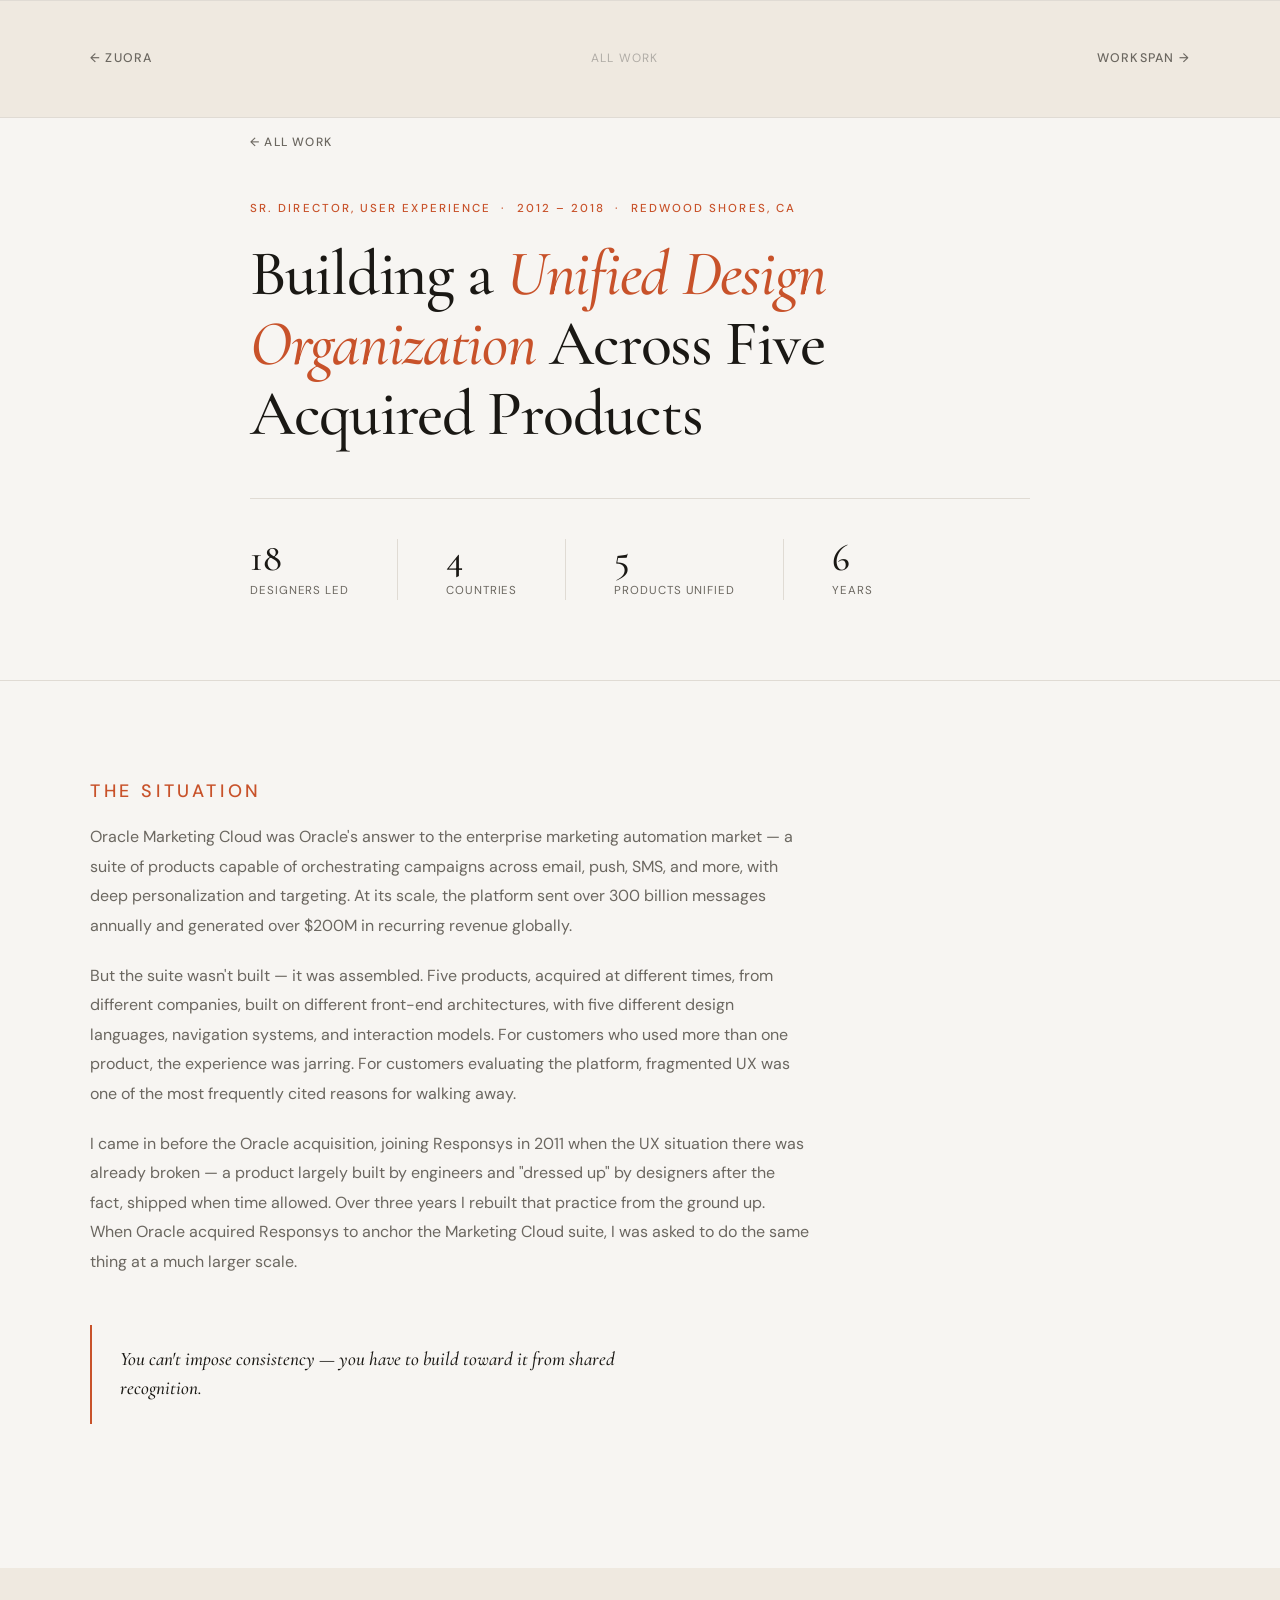
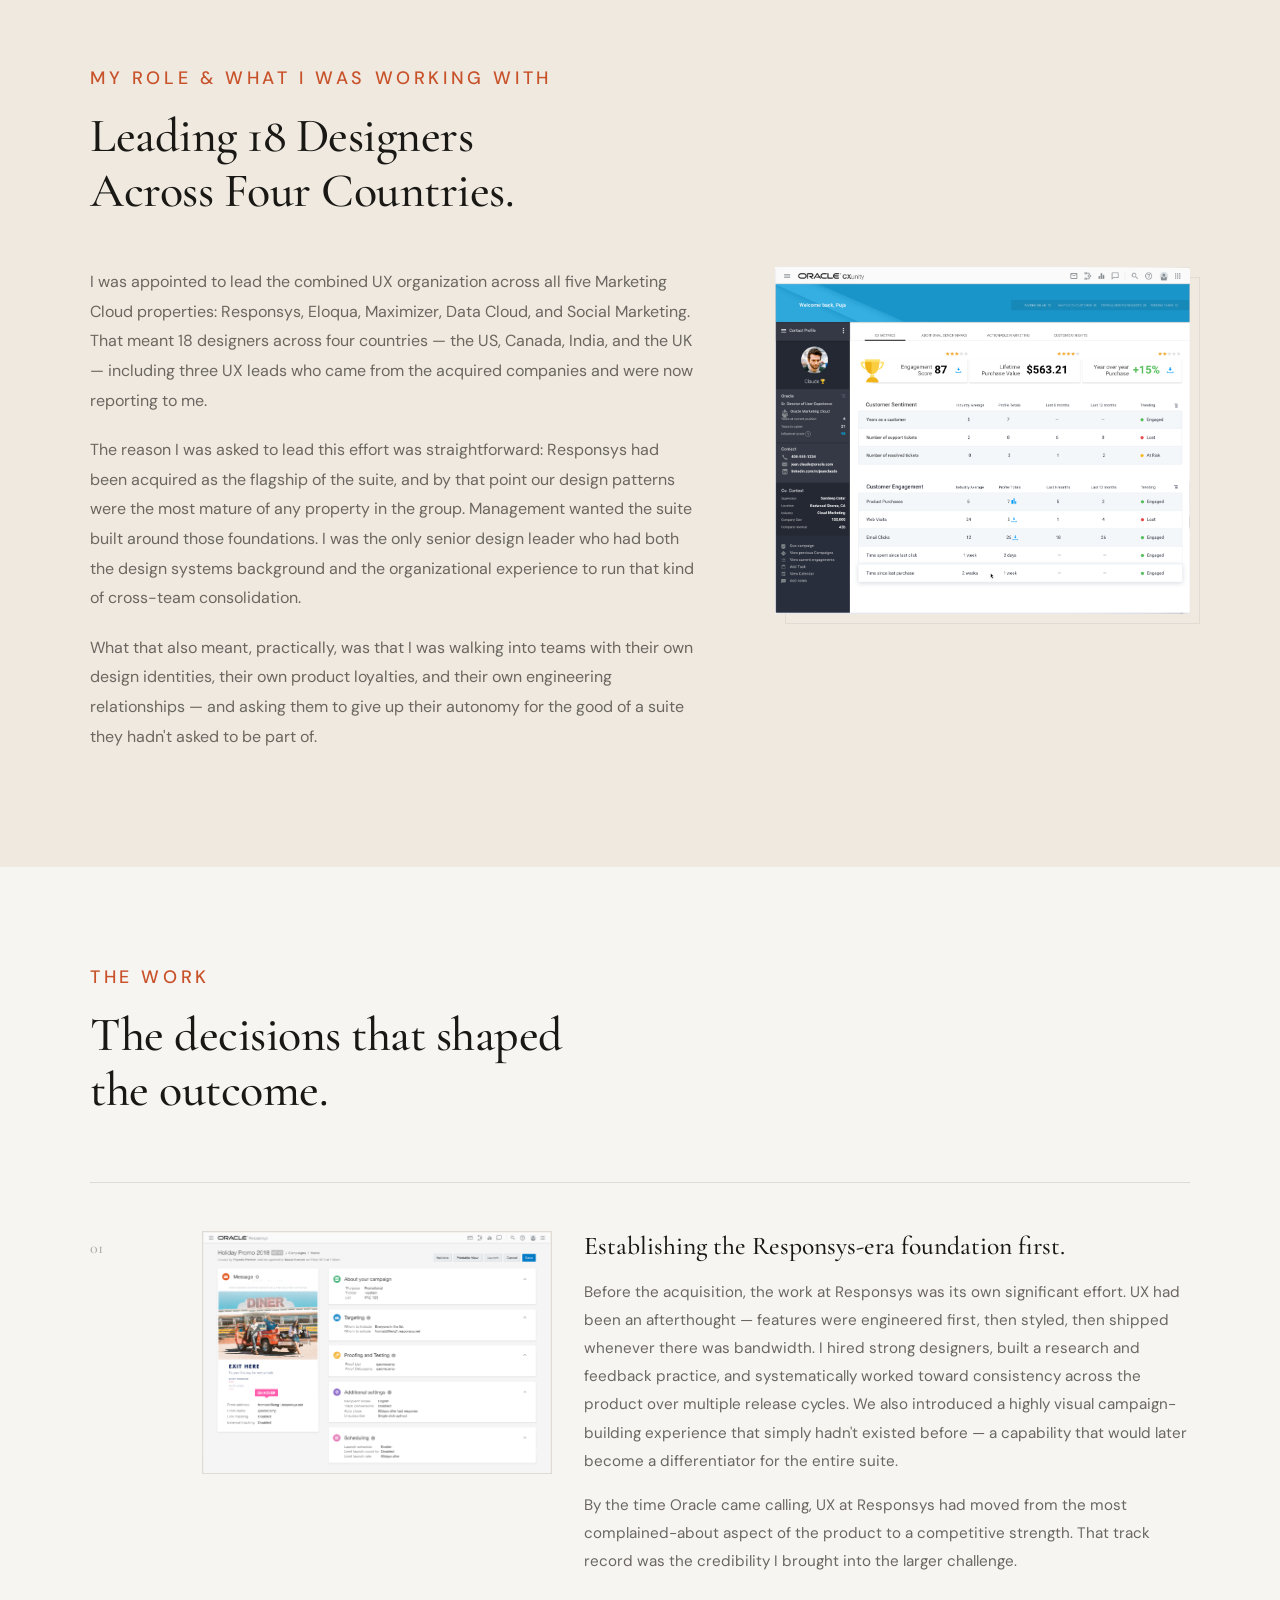
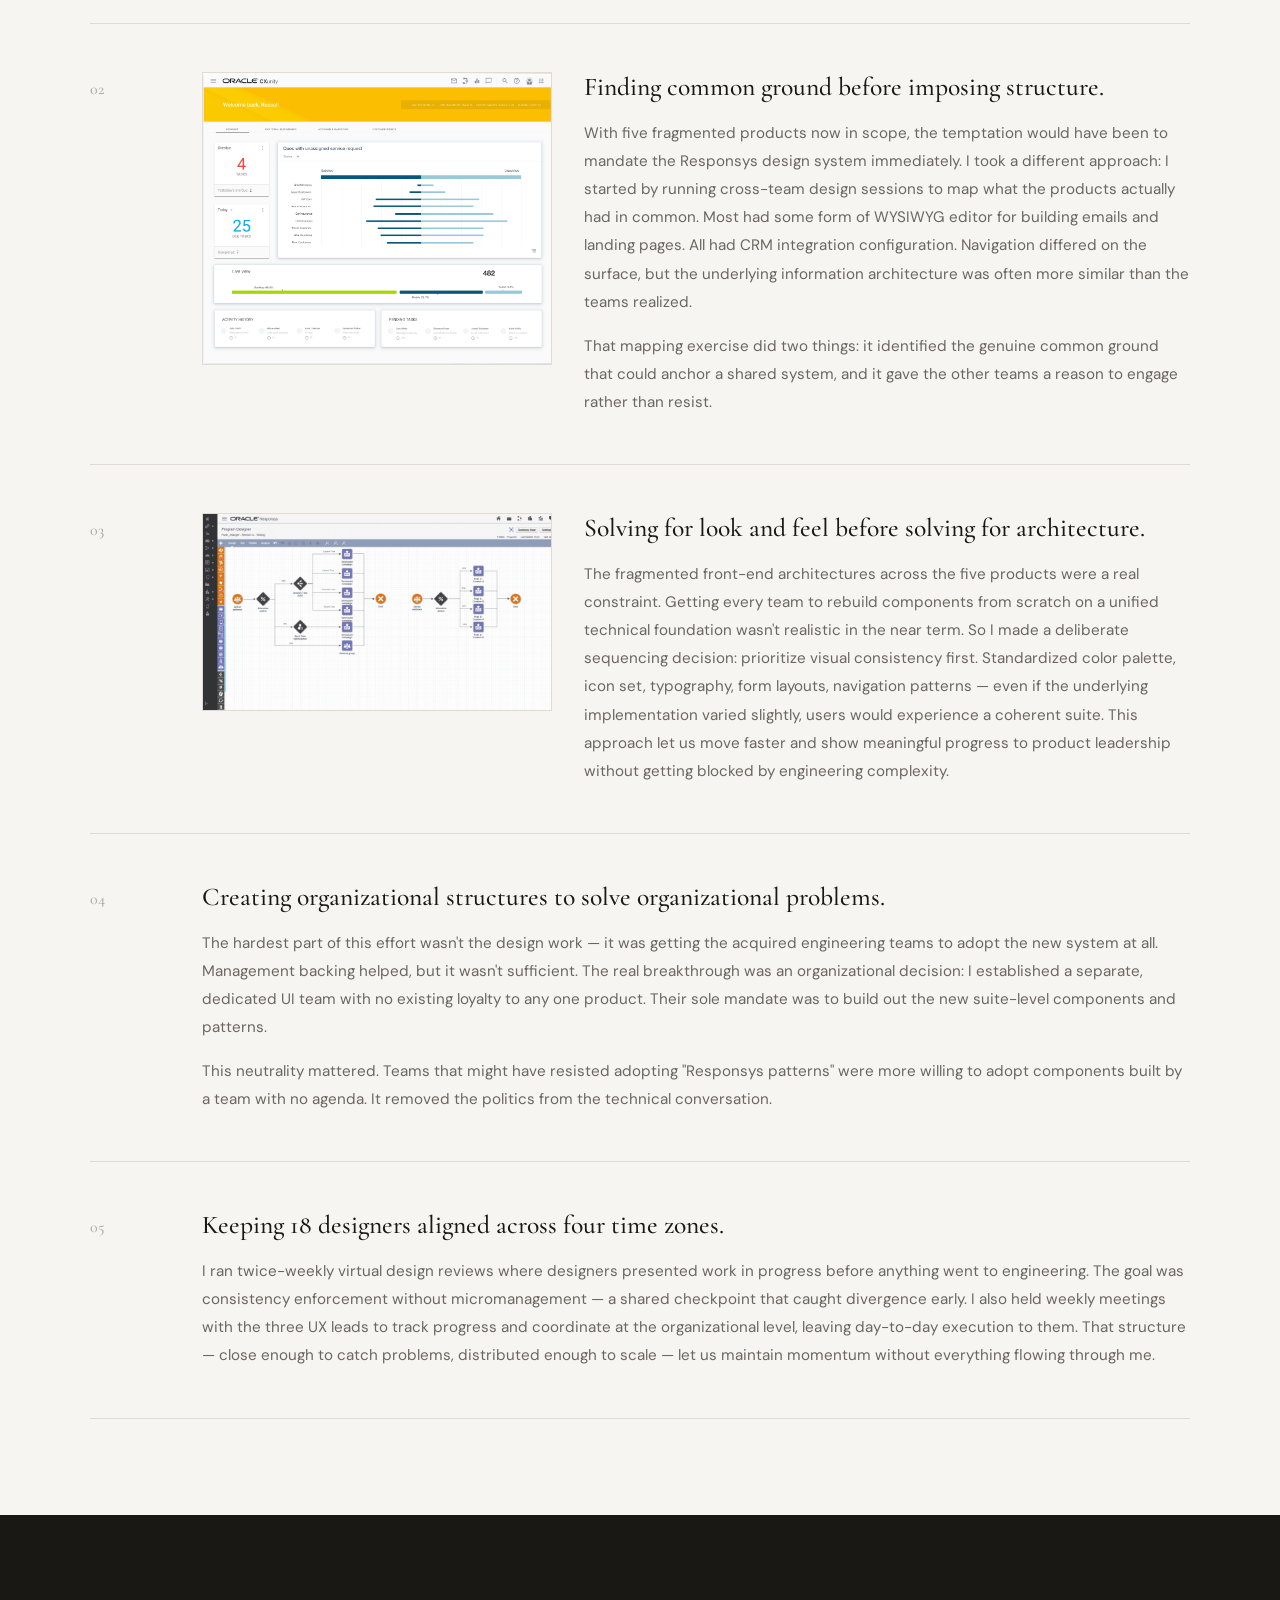
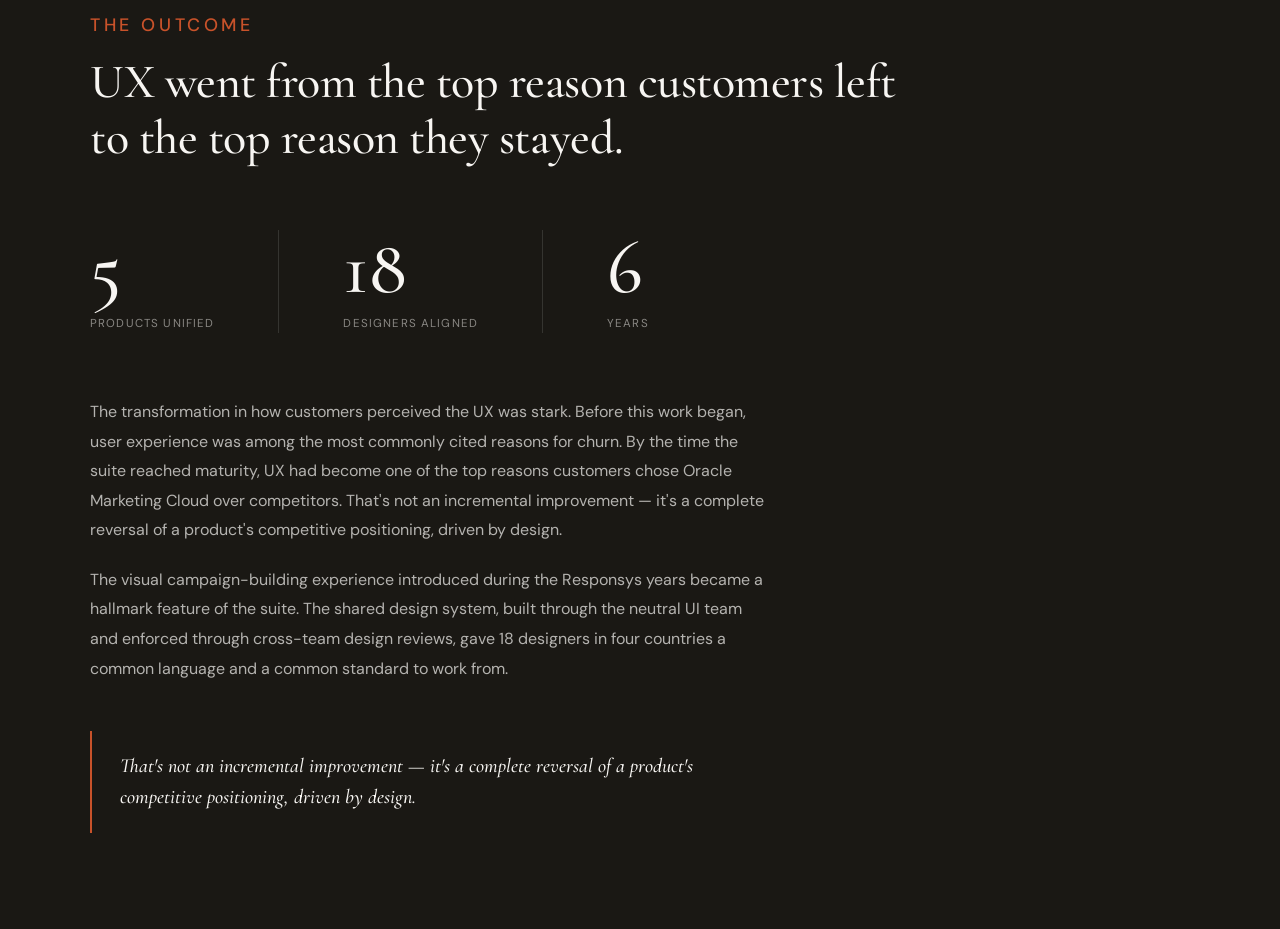
==== oracle.html @ 27c86cfd "Remove oversized first-paragraph style from Role section across all case studies The .role-body p:fi" ====
<!DOCTYPE html>
<html lang="en">
<head>
  <meta charset="UTF-8" />
  <meta name="viewport" content="width=device-width, initial-scale=1.0" />
  <title>Oracle Marketing Cloud — Steven Travis</title>
  <link rel="preconnect" href="https://fonts.googleapis.com" />
  <link rel="preconnect" href="https://fonts.gstatic.com" crossorigin />
  <link href="https://fonts.googleapis.com/css2?family=Cormorant+Garamond:ital,wght@0,500;0,600;0,700;1,500&family=DM+Sans:wght@500;700&display=swap" rel="stylesheet" />
  <link rel="stylesheet" href="styles.css" />
  <style>
    /* ── CASE HERO ── */
    .case-hero {
      min-height: 55vh;
      display: flex;
      align-items: flex-end;
      padding-top: 8rem;
      padding-bottom: 5rem;
      background: var(--paper);
    }
    .back-link {
      display: inline-flex;
      align-items: center;
      gap: 0.4rem;
      font-size: 0.75rem;
      font-weight: 500;
      letter-spacing: 0.1em;
      text-transform: uppercase;
      color: var(--ink-light);
      text-decoration: none;
      margin-bottom: 3rem;
      transition: color 0.2s;
    }
    .back-link:hover { color: var(--accent); }
    .case-hero-eyebrow {
      font-size: 0.72rem;
      font-weight: 500;
      letter-spacing: 0.18em;
      text-transform: uppercase;
      color: var(--accent);
      margin-bottom: 1.25rem;
    }
    .case-hero-title {
      font-family: var(--serif);
      font-size: clamp(2.2rem, 5vw, 4rem);
      font-weight: 500;
      line-height: 1.1;
      letter-spacing: -0.02em;
      color: var(--ink);
      max-width: 780px;
      margin-bottom: 3rem;
    }
    .case-hero-title em { font-style: italic; color: var(--accent); }
    .case-stat-strip {
      display: flex;
      gap: 0;
      border-top: 1px solid var(--rule);
      padding-top: 2.5rem;
      flex-wrap: wrap;
    }
    .case-stat {
      padding-right: 3rem;
      margin-right: 3rem;
      border-right: 1px solid var(--rule);
    }
    .case-stat:last-child { border-right: none; padding-right: 0; margin-right: 0; }
    .case-stat-num {
      font-family: var(--serif);
      font-size: 2.4rem;
      font-weight: 500;
      line-height: 1;
      color: var(--ink);
    }
    .case-stat-num span { color: var(--accent); }
    .case-stat-label {
      font-size: 0.72rem;
      letter-spacing: 0.08em;
      text-transform: uppercase;
      color: var(--ink-light);
      margin-top: 0.3rem;
    }

    /* ── SITUATION ── */
    #situation {
      background: var(--paper);
      border-top: 1px solid var(--rule);
    }
    .situation-body {
      max-width: 720px;
    }
    .situation-lead {
      font-family: var(--serif);
      font-size: clamp(1.25rem, 2.5vw, 1.6rem);
      font-weight: 700;
      line-height: 1.55;
      color: var(--ink);
      margin-bottom: 2rem;
    }
    .situation-body p {
      font-size: 1rem;
      line-height: 1.85;
      color: var(--ink-light);
      margin-bottom: 1.25rem;
    }
    .pull-quote {
      border-left: 2px solid var(--accent);
      padding: 1.25rem 1.75rem;
      margin: 3rem 0;
      max-width: 620px;
    }
    .pull-quote p {
      font-family: var(--serif);
      font-size: 1.2rem;
      font-weight: 500;
      font-style: italic;
      line-height: 1.55;
      color: var(--ink) !important;
      margin: 0 !important;
    }

    /* ── ROLE ── */
    #role { background: var(--paper-warm); }
    .role-grid {
      display: grid;
      grid-template-columns: 55% 1fr;
      gap: 5rem;
      align-items: start;
      margin-top: 3rem;
    }
    .role-body p {
      font-size: 1rem;
      line-height: 1.85;
      color: var(--ink-light);
      margin-bottom: 1.25rem;
    }
    .role-image-wrap {
      position: relative;
    }
    .role-image-wrap::after {
      content: '';
      position: absolute;
      bottom: -10px;
      right: -10px;
      width: 100%;
      height: 100%;
      border: 1px solid var(--rule);
      z-index: 0;
    }
    .role-image {
      width: 100%;
      display: block;
      position: relative;
      z-index: 1;
    }

    /* ── DECISIONS ── */
    #decisions { background: var(--paper); }
    .decisions-list {
      margin-top: 4rem;
      display: flex;
      flex-direction: column;
    }
    .decision-item {
      display: grid;
      grid-template-columns: 80px 1fr;
      gap: 2rem;
      padding: 3rem 0;
      border-top: 1px solid var(--rule);
    }
    .decision-item.has-thumb { grid-template-columns: 80px 350px 1fr; align-items: start; }
    .decision-item:last-child { border-bottom: 1px solid var(--rule); }
    .decision-thumb {
      width: 100%;
      padding: 0;
      border: 1px solid var(--rule);
      background: var(--paper-warm);
      cursor: zoom-in;
      overflow: hidden;
      transition: transform 0.2s ease;
      font: inherit;
      color: inherit;
    }
    .decision-thumb:hover { transform: translateY(-2px); }
    .decision-thumb:focus-visible { outline: 2px solid var(--accent); outline-offset: 2px; }
    .decision-thumb img { width: 100%; height: auto; display: block; }
    .decision-num {
      font-family: var(--serif);
      font-size: 1rem;
      font-weight: 500;
      color: var(--ink-faint);
      padding-top: 0.3rem;
    }
    .decision-title {
      font-family: var(--serif);
      font-size: clamp(1.2rem, 2vw, 1.6rem);
      font-weight: 500;
      line-height: 1.2;
      color: var(--ink);
      margin-bottom: 1rem;
    }
    .decision-body p {
      font-size: 0.95rem;
      line-height: 1.85;
      color: var(--ink-light);
      margin-bottom: 1rem;
    }
    .decision-body p:last-child { margin-bottom: 0; }

    /* ── OUTCOME ── */
    #outcome { background: var(--ink); color: var(--paper); }
    #outcome .section-label { color: var(--accent); }
    #outcome .section-title { color: var(--paper); }
    .outcome-metrics {
      display: flex;
      gap: 0;
      margin: 4rem 0;
      flex-wrap: wrap;
    }
    .outcome-metric {
      padding-right: 4rem;
      margin-right: 4rem;
      border-right: 1px solid rgba(255,255,255,0.12);
    }
    .outcome-metric:last-child { border-right: none; padding-right: 0; margin-right: 0; }
    .outcome-metric-num {
      font-family: var(--serif);
      font-size: clamp(3rem, 6vw, 5rem);
      font-weight: 500;
      line-height: 1;
      color: var(--paper);
    }
    .outcome-metric-num span { color: var(--accent); }
    .outcome-metric-label {
      font-size: 0.72rem;
      letter-spacing: 0.1em;
      text-transform: uppercase;
      color: rgba(247,245,242,0.5);
      margin-top: 0.5rem;
    }
    .outcome-body p {
      font-size: 1rem;
      line-height: 1.85;
      color: rgba(247,245,242,0.7);
      margin-bottom: 1.25rem;
      max-width: 680px;
    }
    .outcome-quote {
      border-left: 2px solid var(--accent);
      padding: 1.25rem 1.75rem;
      margin-top: 3rem;
    }
    .outcome-quote p {
      font-family: var(--serif);
      font-size: 1.25rem;
      font-weight: 500;
      font-style: italic;
      line-height: 1.55;
      color: var(--paper) !important;
      max-width: 620px;
    }

    /* ── CASE NAV ── */
    .case-nav {
      background: var(--paper-warm);
      padding: 3rem var(--gutter);
      border-top: 1px solid var(--rule);
    }
    .case-nav-inner {
      max-width: var(--max);
      margin: 0 auto;
      display: flex;
      justify-content: space-between;
      align-items: center;
      gap: 1rem;
    }
    .case-nav-link {
      font-size: 0.78rem;
      font-weight: 500;
      letter-spacing: 0.1em;
      text-transform: uppercase;
      color: var(--ink-light);
      text-decoration: none;
      transition: color 0.2s;
      display: flex;
      align-items: center;
      gap: 0.5rem;
    }
    .case-nav-link:hover { color: var(--accent); }
    .case-nav-center {
      font-size: 0.75rem;
      letter-spacing: 0.1em;
      text-transform: uppercase;
      color: var(--ink-faint);
      text-decoration: none;
      transition: color 0.2s;
    }
    .case-nav-center:hover { color: var(--ink); }

    /* ── IMAGE MODAL ── */
    .image-modal {
      position: fixed;
      inset: 0;
      background: rgba(26, 24, 20, 0.92);
      z-index: 200;
      display: none;
      align-items: center;
      justify-content: center;
      padding: 4rem 2rem 2rem;
      opacity: 0;
      transition: opacity 0.2s ease;
    }
    .image-modal.open { display: flex; opacity: 1; }
    .image-modal img {
      max-width: 100%;
      max-height: 100%;
      width: auto;
      height: auto;
      display: block;
      box-shadow: 0 20px 60px rgba(0,0,0,0.5);
    }
    .image-modal-close {
      position: absolute;
      top: 1.25rem;
      right: 1.25rem;
      width: 44px;
      height: 44px;
      border: 0;
      background: rgba(255, 255, 255, 0.1);
      color: var(--paper);
      font-size: 1.5rem;
      line-height: 1;
      cursor: pointer;
      border-radius: 50%;
      display: flex;
      align-items: center;
      justify-content: center;
      transition: background 0.2s ease;
    }
    .image-modal-close:hover { background: rgba(255, 255, 255, 0.25); }
    body.modal-open { overflow: hidden; }

    /* ── RESPONSIVE ── */
    @media (max-width: 768px) {
      .role-grid { grid-template-columns: 1fr; gap: 3rem; }
      .decision-item { grid-template-columns: 40px 1fr; gap: 1.5rem; }
      .decision-item.has-thumb { grid-template-columns: 1fr; gap: 1.25rem; }
      .decision-thumb { max-width: 360px; }
      .case-stat { padding-right: 1.5rem; margin-right: 1.5rem; }
      .outcome-metric { padding-right: 2rem; margin-right: 2rem; }
      .case-nav-inner { flex-direction: column; text-align: center; gap: 1.5rem; }
    }
  </style>
</head>
<body>

  <!-- NAV -->
  <nav>
    <div class="nav-inner">
      <a href="index.html" class="nav-logo">Steven Travis</a>
      <ul class="nav-links">
        <li><a href="index.html#work">Work</a></li>
        <li><a href="index.html#philosophy">Philosophy</a></li>
        <li><a href="index.html#writing">Writing</a></li>
        <li><a href="index.html#contact">Contact</a></li>
      </ul>
    </div>
  </nav>

  <!-- HERO -->
  <section class="case-hero">
    <div class="container">
      <a href="index.html#work" class="back-link">← All Work</a>
      <p class="case-hero-eyebrow">Sr. Director, User Experience &nbsp;·&nbsp; 2012 – 2018 &nbsp;·&nbsp; Redwood Shores, CA</p>
      <h1 class="case-hero-title">Building a <em>Unified Design Organization</em> Across Five Acquired Products</h1>
      <div class="case-stat-strip">
        <div class="case-stat">
          <div class="case-stat-num">18</div>
          <div class="case-stat-label">Designers Led</div>
        </div>
        <div class="case-stat">
          <div class="case-stat-num">4</div>
          <div class="case-stat-label">Countries</div>
        </div>
        <div class="case-stat">
          <div class="case-stat-num">5</div>
          <div class="case-stat-label">Products Unified</div>
        </div>
        <div class="case-stat">
          <div class="case-stat-num">6</div>
          <div class="case-stat-label">Years</div>
        </div>
      </div>
    </div>
  </section>

  <!-- SITUATION -->
  <section id="situation">
    <div class="container">
      <p class="section-label reveal">The Situation</p>
      <div class="situation-body">
        <p class="reveal">Oracle Marketing Cloud was Oracle's answer to the enterprise marketing automation market — a suite of products capable of orchestrating campaigns across email, push, SMS, and more, with deep personalization and targeting. At its scale, the platform sent over 300 billion messages annually and generated over $200M in recurring revenue globally.</p>
        <p class="reveal">But the suite wasn't built — it was assembled. Five products, acquired at different times, from different companies, built on different front-end architectures, with five different design languages, navigation systems, and interaction models. For customers who used more than one product, the experience was jarring. For customers evaluating the platform, fragmented UX was one of the most frequently cited reasons for walking away.</p>
        <p class="reveal">I came in before the Oracle acquisition, joining Responsys in 2011 when the UX situation there was already broken — a product largely built by engineers and "dressed up" by designers after the fact, shipped when time allowed. Over three years I rebuilt that practice from the ground up. When Oracle acquired Responsys to anchor the Marketing Cloud suite, I was asked to do the same thing at a much larger scale.</p>
        <div class="pull-quote reveal">
          <p>You can't impose consistency — you have to build toward it from shared recognition.</p>
        </div>
      </div>
    </div>
  </section>

  <!-- ROLE -->
  <section id="role">
    <div class="container">
      <p class="section-label reveal">My Role &amp; What I Was Working With</p>
      <h2 class="section-title reveal">Leading 18 Designers<br>Across Four Countries.</h2>
      <div class="role-grid">
        <div class="role-body">
          <p class="reveal">I was appointed to lead the combined UX organization across all five Marketing Cloud properties: Responsys, Eloqua, Maximizer, Data Cloud, and Social Marketing. That meant 18 designers across four countries — the US, Canada, India, and the UK — including three UX leads who came from the acquired companies and were now reporting to me.</p>
          <p class="reveal">The reason I was asked to lead this effort was straightforward: Responsys had been acquired as the flagship of the suite, and by that point our design patterns were the most mature of any property in the group. Management wanted the suite built around those foundations. I was the only senior design leader who had both the design systems background and the organizational experience to run that kind of cross-team consolidation.</p>
          <p class="reveal">What that also meant, practically, was that I was walking into teams with their own design identities, their own product loyalties, and their own engineering relationships — and asking them to give up their autonomy for the good of a suite they hadn't asked to be part of.</p>
        </div>
        <div class="reveal">
          <div class="role-image-wrap">
            <img src="images/Responsys_oracle/contacts.png" alt="Oracle Marketing Cloud — Contacts view" class="role-image" />
          </div>
        </div>
      </div>
    </div>
  </section>

  <!-- DECISIONS -->
  <section id="decisions">
    <div class="container">
      <p class="section-label reveal">The Work</p>
      <h2 class="section-title reveal">The decisions that shaped<br>the outcome.</h2>
      <div class="decisions-list">

        <div class="decision-item has-thumb reveal">
          <div class="decision-num">01</div>
          <button type="button" class="decision-thumb" data-full="images/Responsys_oracle/campaign_designer.png" aria-label="Open full-size image">
            <img src="images/Responsys_oracle/campaign_designer.png" alt="Campaign Designer" loading="lazy">
          </button>
          <div class="decision-body">
            <h3 class="decision-title">Establishing the Responsys-era foundation first.</h3>
            <p>Before the acquisition, the work at Responsys was its own significant effort. UX had been an afterthought — features were engineered first, then styled, then shipped whenever there was bandwidth. I hired strong designers, built a research and feedback practice, and systematically worked toward consistency across the product over multiple release cycles. We also introduced a highly visual campaign-building experience that simply hadn't existed before — a capability that would later become a differentiator for the entire suite.</p>
            <p>By the time Oracle came calling, UX at Responsys had moved from the most complained-about aspect of the product to a competitive strength. That track record was the credibility I brought into the larger challenge.</p>
          </div>
        </div>

        <div class="decision-item has-thumb reveal">
          <div class="decision-num">02</div>
          <button type="button" class="decision-thumb" data-full="images/Responsys_oracle/campaign_Monitor.png" aria-label="Open full-size image">
            <img src="images/Responsys_oracle/campaign_Monitor.png" alt="Campaign Monitor" loading="lazy">
          </button>
          <div class="decision-body">
            <h3 class="decision-title">Finding common ground before imposing structure.</h3>
            <p>With five fragmented products now in scope, the temptation would have been to mandate the Responsys design system immediately. I took a different approach: I started by running cross-team design sessions to map what the products actually had in common. Most had some form of WYSIWYG editor for building emails and landing pages. All had CRM integration configuration. Navigation differed on the surface, but the underlying information architecture was often more similar than the teams realized.</p>
            <p>That mapping exercise did two things: it identified the genuine common ground that could anchor a shared system, and it gave the other teams a reason to engage rather than resist.</p>
          </div>
        </div>

        <div class="decision-item has-thumb reveal">
          <div class="decision-num">03</div>
          <button type="button" class="decision-thumb" data-full="images/Responsys_oracle/rc118-responsys-screen-6.png" aria-label="Open full-size image">
            <img src="images/Responsys_oracle/rc118-responsys-screen-6.png" alt="Responsys product screen" loading="lazy">
          </button>
          <div class="decision-body">
            <h3 class="decision-title">Solving for look and feel before solving for architecture.</h3>
            <p>The fragmented front-end architectures across the five products were a real constraint. Getting every team to rebuild components from scratch on a unified technical foundation wasn't realistic in the near term. So I made a deliberate sequencing decision: prioritize visual consistency first. Standardized color palette, icon set, typography, form layouts, navigation patterns — even if the underlying implementation varied slightly, users would experience a coherent suite. This approach let us move faster and show meaningful progress to product leadership without getting blocked by engineering complexity.</p>
          </div>
        </div>

        <div class="decision-item reveal">
          <div class="decision-num">04</div>
          <div class="decision-body">
            <h3 class="decision-title">Creating organizational structures to solve organizational problems.</h3>
            <p>The hardest part of this effort wasn't the design work — it was getting the acquired engineering teams to adopt the new system at all. Management backing helped, but it wasn't sufficient. The real breakthrough was an organizational decision: I established a separate, dedicated UI team with no existing loyalty to any one product. Their sole mandate was to build out the new suite-level components and patterns.</p>
            <p>This neutrality mattered. Teams that might have resisted adopting "Responsys patterns" were more willing to adopt components built by a team with no agenda. It removed the politics from the technical conversation.</p>
          </div>
        </div>

        <div class="decision-item reveal">
          <div class="decision-num">05</div>
          <div class="decision-body">
            <h3 class="decision-title">Keeping 18 designers aligned across four time zones.</h3>
            <p>I ran twice-weekly virtual design reviews where designers presented work in progress before anything went to engineering. The goal was consistency enforcement without micromanagement — a shared checkpoint that caught divergence early. I also held weekly meetings with the three UX leads to track progress and coordinate at the organizational level, leaving day-to-day execution to them. That structure — close enough to catch problems, distributed enough to scale — let us maintain momentum without everything flowing through me.</p>
          </div>
        </div>

      </div>
    </div>
  </section>

  <!-- OUTCOME -->
  <section id="outcome">
    <div class="container">
      <p class="section-label reveal">The Outcome</p>
      <h2 class="section-title reveal">UX went from the top reason customers left<br>to the top reason they stayed.</h2>
      <div class="outcome-metrics reveal">
        <div class="outcome-metric">
          <div class="outcome-metric-num">5</div>
          <div class="outcome-metric-label">Products Unified</div>
        </div>
        <div class="outcome-metric">
          <div class="outcome-metric-num">18</div>
          <div class="outcome-metric-label">Designers Aligned</div>
        </div>
        <div class="outcome-metric">
          <div class="outcome-metric-num">6</div>
          <div class="outcome-metric-label">Years</div>
        </div>
      </div>
      <div class="outcome-body">
        <p class="reveal">The transformation in how customers perceived the UX was stark. Before this work began, user experience was among the most commonly cited reasons for churn. By the time the suite reached maturity, UX had become one of the top reasons customers chose Oracle Marketing Cloud over competitors. That's not an incremental improvement — it's a complete reversal of a product's competitive positioning, driven by design.</p>
        <p class="reveal">The visual campaign-building experience introduced during the Responsys years became a hallmark feature of the suite. The shared design system, built through the neutral UI team and enforced through cross-team design reviews, gave 18 designers in four countries a common language and a common standard to work from.</p>
      </div>
      <div class="outcome-quote reveal">
        <p>That's not an incremental improvement — it's a complete reversal of a product's competitive positioning, driven by design.</p>
      </div>
    </div>
  </section>

  <!-- CASE NAVIGATION -->
  <nav class="case-nav">
    <div class="case-nav-inner">
      <a href="zuora.html" class="case-nav-link">← Zuora</a>
      <a href="index.html#work" class="case-nav-center">All Work</a>
      <a href="workspan.html" class="case-nav-link">WorkSpan →</a>
    </div>
  </nav>

  <div class="image-modal" id="image-modal" role="dialog" aria-modal="true" aria-label="Image preview">
    <button type="button" class="image-modal-close" aria-label="Close image preview">×</button>
    <img src="" alt="">
  </div>

  <script>
    const reveals = document.querySelectorAll('.reveal');
    const observer = new IntersectionObserver((entries) => {
      entries.forEach((entry, i) => {
        if (entry.isIntersecting) {
          setTimeout(() => entry.target.classList.add('visible'), i * 60);
          observer.unobserve(entry.target);
        }
      });
    }, { threshold: 0.08, rootMargin: '0px 0px -40px 0px' });
    reveals.forEach(el => observer.observe(el));

    const modal = document.getElementById('image-modal');
    const modalImg = modal.querySelector('img');
    const modalClose = modal.querySelector('.image-modal-close');
    const openModal = (src, alt) => {
      modalImg.src = src;
      modalImg.alt = alt || '';
      modal.classList.add('open');
      document.body.classList.add('modal-open');
    };
    const closeModal = () => {
      modal.classList.remove('open');
      document.body.classList.remove('modal-open');
      modalImg.src = '';
    };
    document.querySelectorAll('.decision-thumb').forEach(btn => {
      btn.addEventListener('click', () => {
        const src = btn.dataset.full || btn.querySelector('img').src;
        const alt = btn.querySelector('img').alt;
        openModal(src, alt);
      });
    });
    modalClose.addEventListener('click', closeModal);
    modal.addEventListener('click', (e) => { if (e.target === modal) closeModal(); });
    document.addEventListener('keydown', (e) => { if (e.key === 'Escape' && modal.classList.contains('open')) closeModal(); });
  </script>
</body>
</html>
---- styles.css ----
/* ── RESET & ROOT ── */
*, *::before, *::after { box-sizing: border-box; margin: 0; padding: 0; }

:root {
  --ink: #1a1814;
  --ink-light: #6b6760;
  --ink-faint: #b0aca6;
  --paper: #f7f5f2;
  --paper-warm: #efe9e0;
  --accent: #c8522a;
  --accent-light: #e8cec4;
  --rule: #e0dbd4;
  --serif: 'Cormorant Garamond', Georgia, serif;
  --sans: 'DM Sans', system-ui, sans-serif;
  --max: 1100px;
  --gutter: clamp(1.5rem, 5vw, 4rem);
}

html { scroll-behavior: smooth; }

body {
  background: var(--paper);
  color: var(--ink);
  font-family: var(--sans);
  font-size: 16px;
  line-height: 1.6;
  -webkit-font-smoothing: antialiased;
}

/* ── NAV ── */
nav {
  position: fixed;
  top: 0; left: 0; right: 0;
  z-index: 100;
  background: rgba(247, 245, 242, 0.92);
  backdrop-filter: blur(12px);
  border-bottom: 1px solid var(--rule);
  padding: 0 var(--gutter);
}
.nav-inner {
  max-width: var(--max);
  margin: 0 auto;
  display: flex;
  align-items: center;
  justify-content: space-between;
  height: 60px;
}
.nav-logo {
  font-family: var(--serif);
  font-size: 1.15rem;
  font-weight: 500;
  letter-spacing: 0.01em;
  color: var(--ink);
  text-decoration: none;
}
.nav-links {
  display: flex;
  gap: 2rem;
  list-style: none;
}
.nav-links a {
  font-size: 0.8rem;
  font-weight: 500;
  letter-spacing: 0.1em;
  text-transform: uppercase;
  color: var(--ink-light);
  text-decoration: none;
  transition: color 0.2s;
}
.nav-links a:hover { color: var(--ink); }

/* ── SECTIONS ── */
section { padding: 6rem var(--gutter); }
.container { max-width: var(--max); margin: 0 auto; }

/* ── BUTTONS ── */
.btn-primary {
  display: inline-block;
  padding: 0.85rem 2rem;
  background: var(--ink);
  color: var(--paper);
  font-size: 0.78rem;
  font-weight: 500;
  letter-spacing: 0.1em;
  text-transform: uppercase;
  text-decoration: none;
  transition: background 0.2s, transform 0.2s;
}
.btn-primary:hover { background: var(--accent); transform: translateY(-1px); }
.btn-secondary {
  display: inline-block;
  padding: 0.85rem 2rem;
  border: 1px solid var(--ink);
  color: var(--ink);
  font-size: 0.78rem;
  font-weight: 500;
  letter-spacing: 0.1em;
  text-transform: uppercase;
  text-decoration: none;
  transition: background 0.2s, color 0.2s, transform 0.2s;
}
.btn-secondary:hover { background: var(--ink); color: var(--paper); transform: translateY(-1px); }

/* ── SECTION LABELS ── */
.section-label {
  font-size: 18px;
  font-weight: 500;
  letter-spacing: 0.2em;
  text-transform: uppercase;
  color: var(--accent);
  margin-bottom: 1rem;
}
.section-title {
  font-family: var(--serif);
  font-size: clamp(2rem, 4vw, 3rem);
  font-weight: 500;
  line-height: 1.15;
  letter-spacing: -0.01em;
  color: var(--ink);
  margin-bottom: 1.5rem;
}
.section-intro {
  font-size: 1.05rem;
  color: var(--ink-light);
  max-width: 560px;
  line-height: 1.75;
}

/* ── TAGS ── */
.tag {
  font-size: 0.65rem;
  font-weight: 500;
  letter-spacing: 0.1em;
  text-transform: uppercase;
  padding: 0.25rem 0.6rem;
  border: 1px solid var(--rule);
  color: var(--ink-light);
}

/* ── ANIMATIONS ── */
@keyframes fadeUp {
  from { opacity: 0; transform: translateY(20px); }
  to   { opacity: 1; transform: translateY(0); }
}
.reveal {
  opacity: 0;
  transform: translateY(24px);
  transition: opacity 0.7s ease, transform 0.7s ease;
}
.reveal.visible {
  opacity: 1;
  transform: none;
}

/* ── RESPONSIVE ── */
@media (max-width: 768px) {
  .nav-links { gap: 1.2rem; }
}
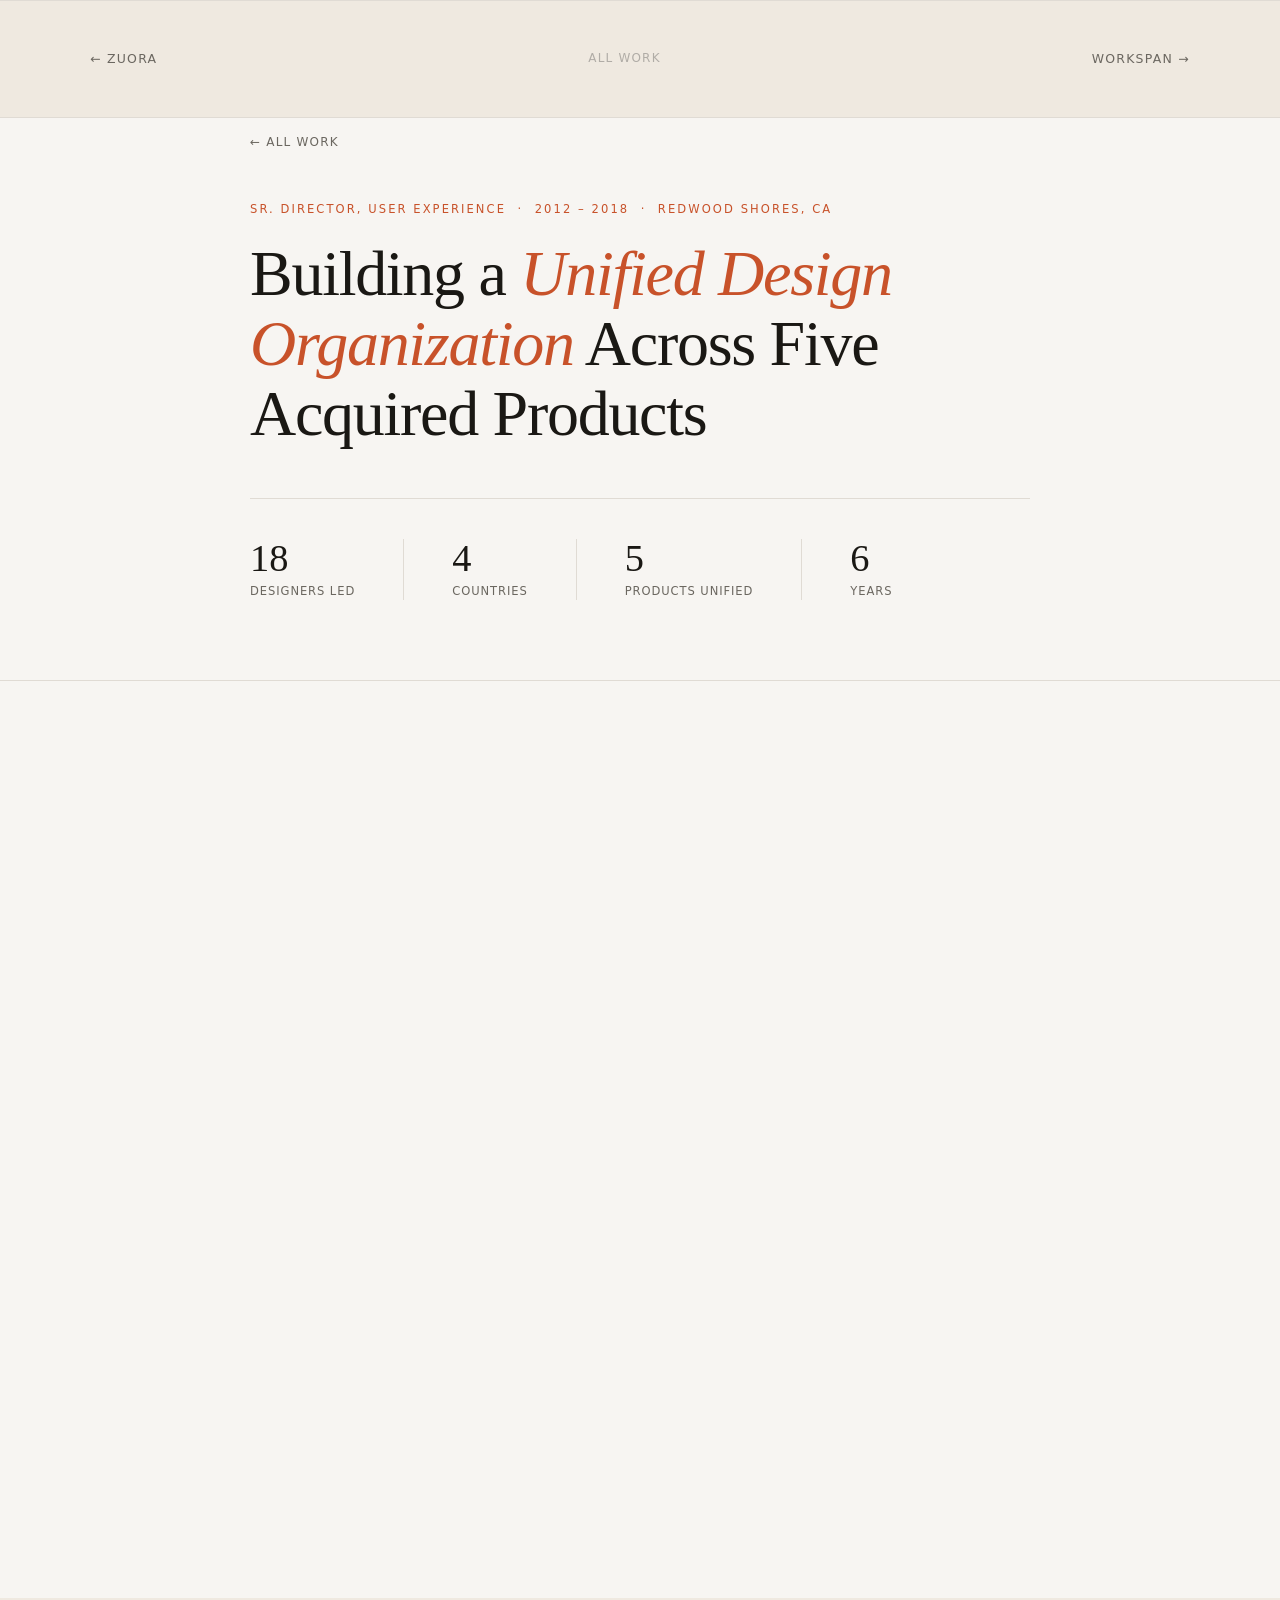
==== commit df159645: "Add CSP meta tag and noreferrer to all pages Adds a Content-Security-Policy meta tag to all four pag" ====
--- a/oracle.html
+++ b/oracle.html
@@ -2,7 +2,8 @@
 <html lang="en">
 <head>
   <meta charset="UTF-8" />
-  <meta name="viewport" content="width=device-width, initial-scale=1.0" />
+  <meta name="viewport" content="width=device-width, initial-scale=1.0, viewport-fit=cover" />
+  <meta http-equiv="Content-Security-Policy" content="default-src 'none'; script-src 'self'; style-src 'self' 'unsafe-inline' https://fonts.googleapis.com; font-src https://fonts.gstatic.com; img-src 'self'; connect-src 'none'; frame-ancestors 'none';" />
   <title>Oracle Marketing Cloud — Steven Travis</title>
   <link rel="preconnect" href="https://fonts.googleapis.com" />
   <link rel="preconnect" href="https://fonts.gstatic.com" crossorigin />
--- a/styles.css
+++ b/styles.css
@@ -33,9 +33,15 @@
   top: 0; left: 0; right: 0;
   z-index: 100;
   background: rgba(247, 245, 242, 0.92);
+  -webkit-backdrop-filter: blur(12px);
   backdrop-filter: blur(12px);
+  -webkit-transform: translateZ(0);
+  transform: translateZ(0);
   border-bottom: 1px solid var(--rule);
-  padding: 0 var(--gutter);
+  padding-top: env(safe-area-inset-top);
+  padding-right: var(--gutter);
+  padding-bottom: 0;
+  padding-left: var(--gutter);
 }
 .nav-inner {
   max-width: var(--max);
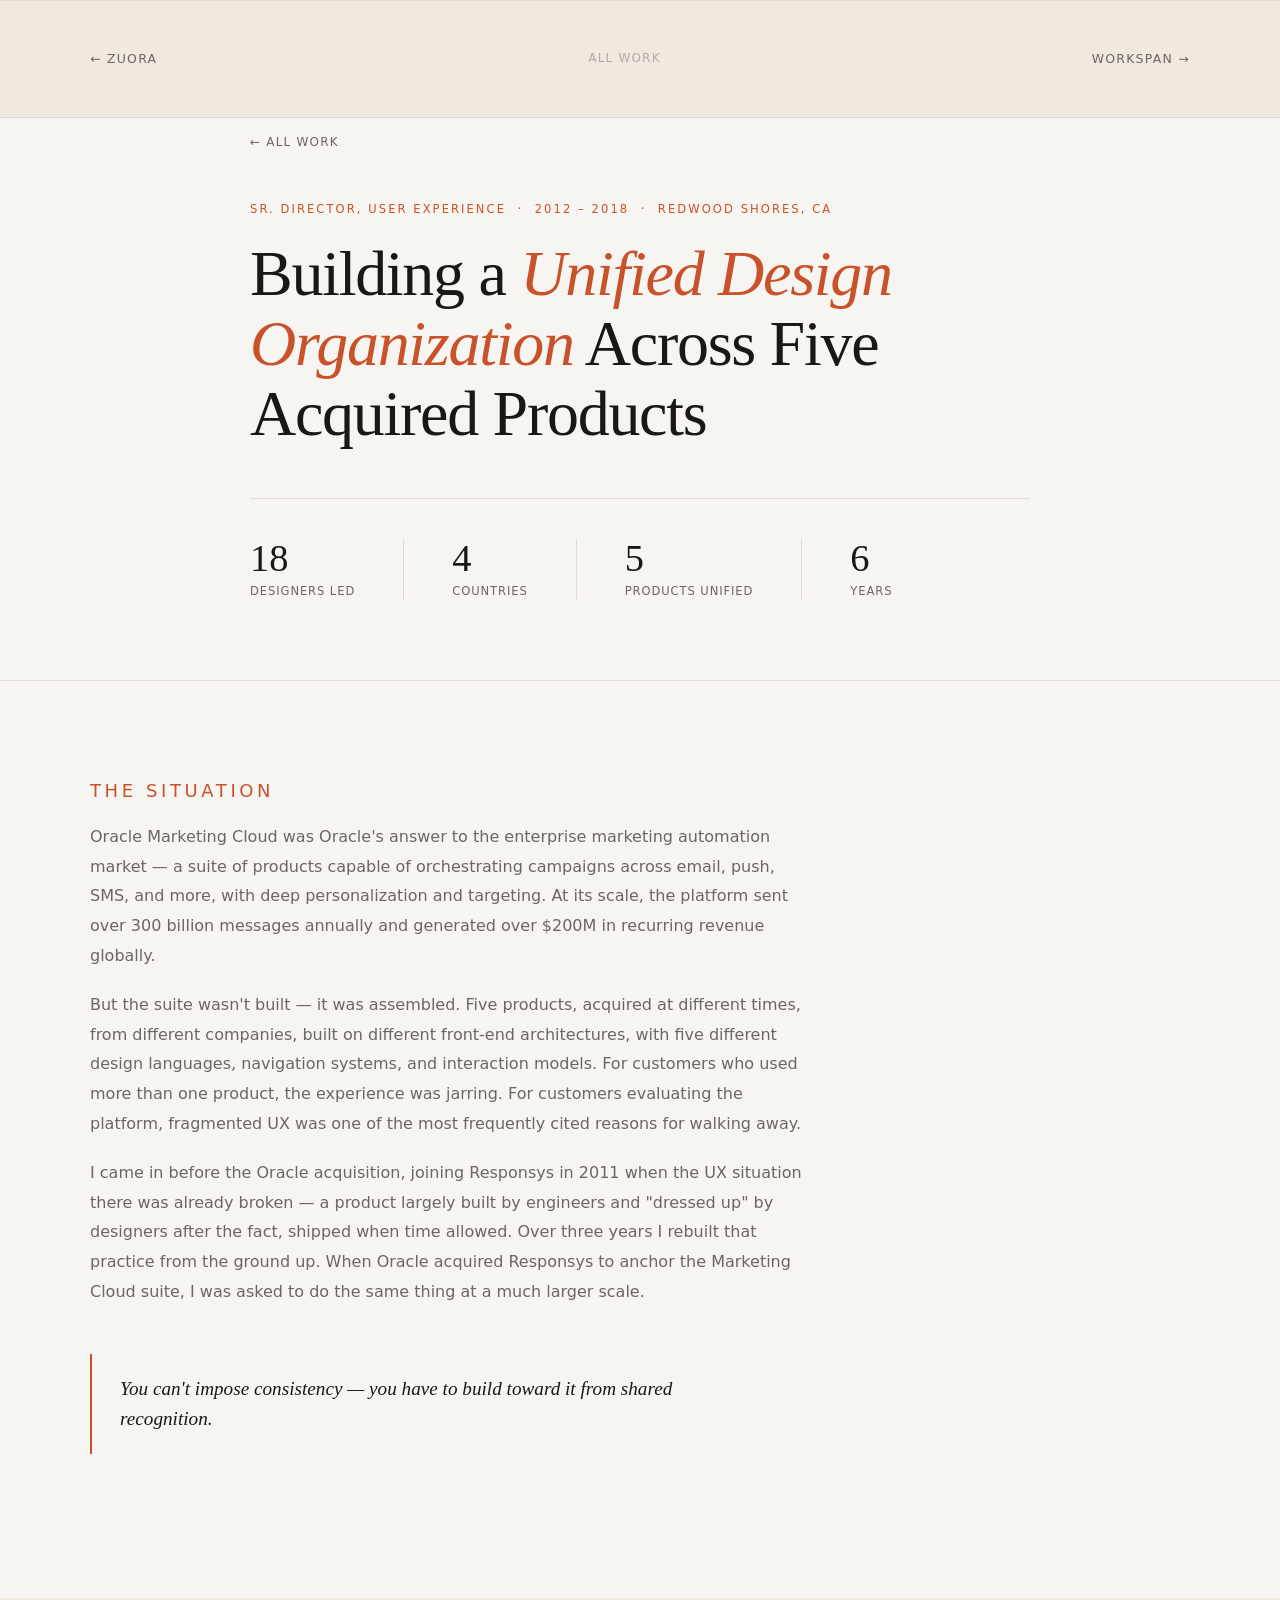
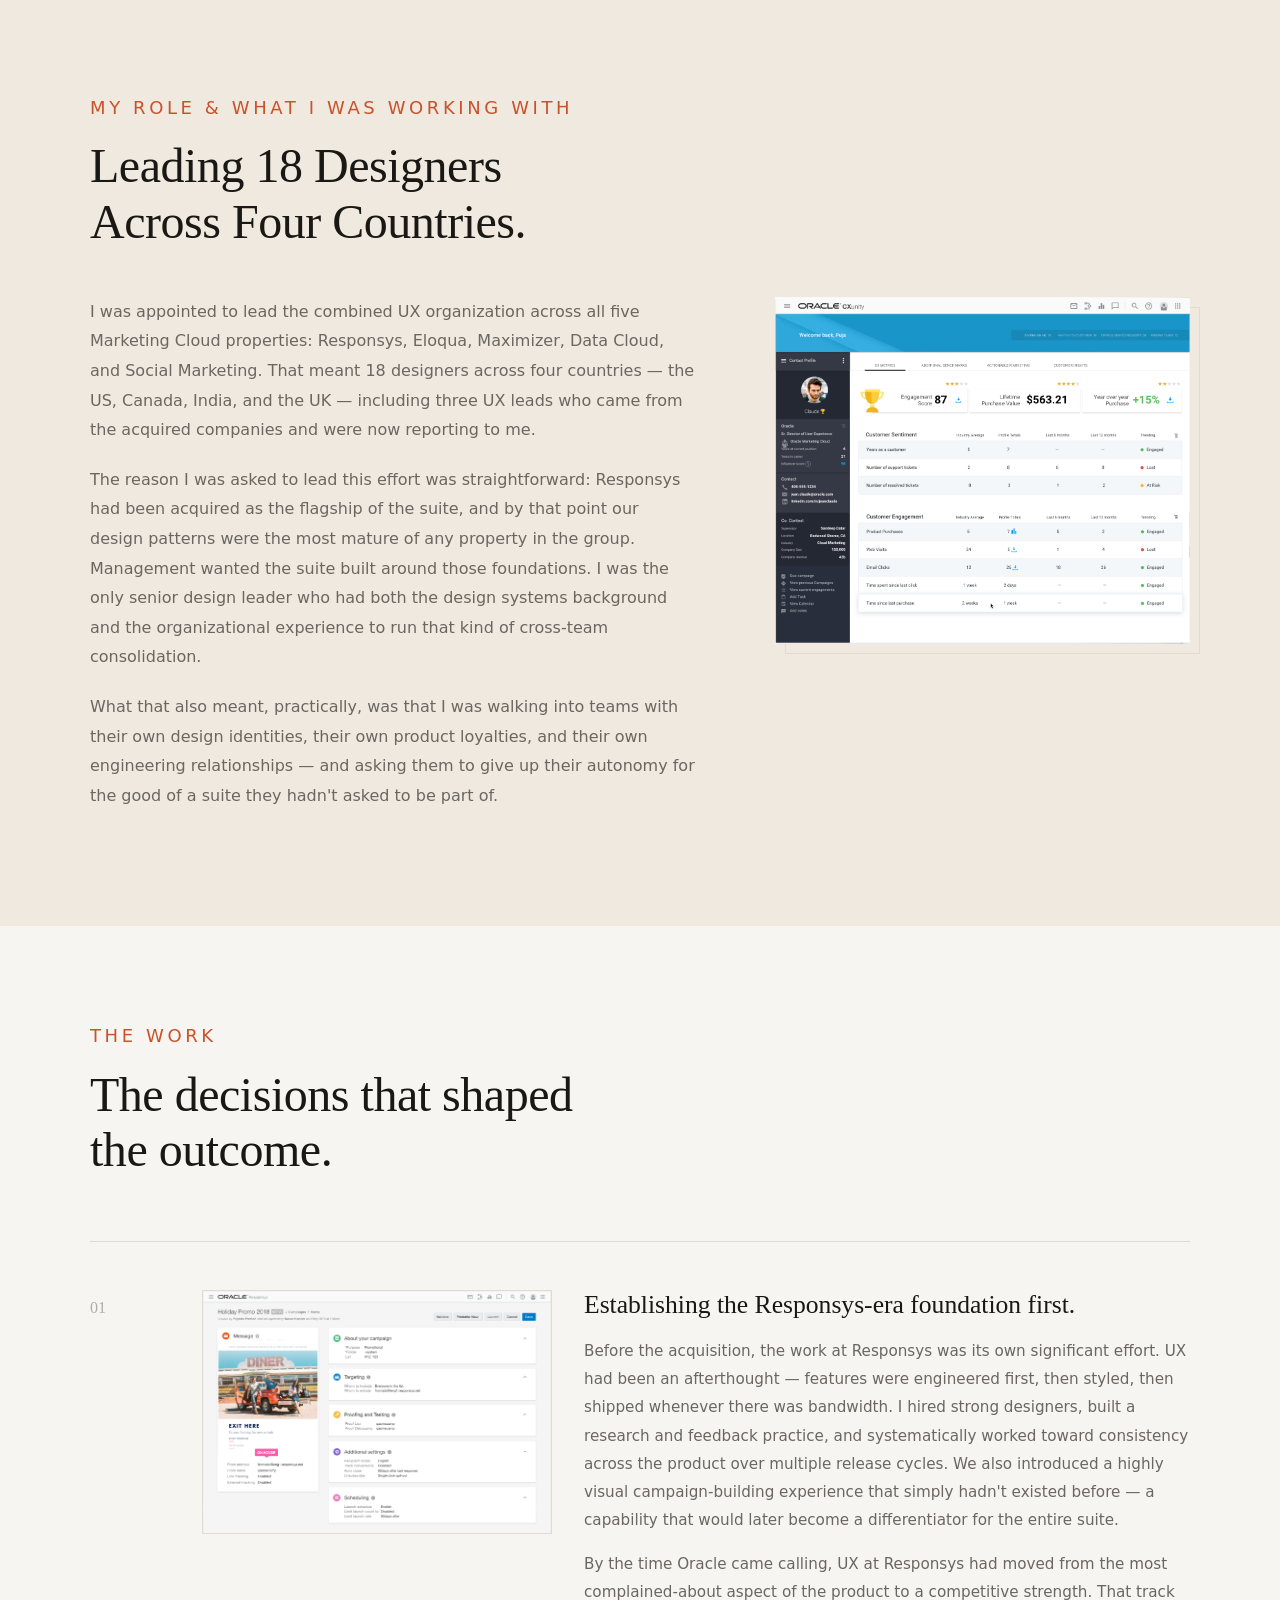
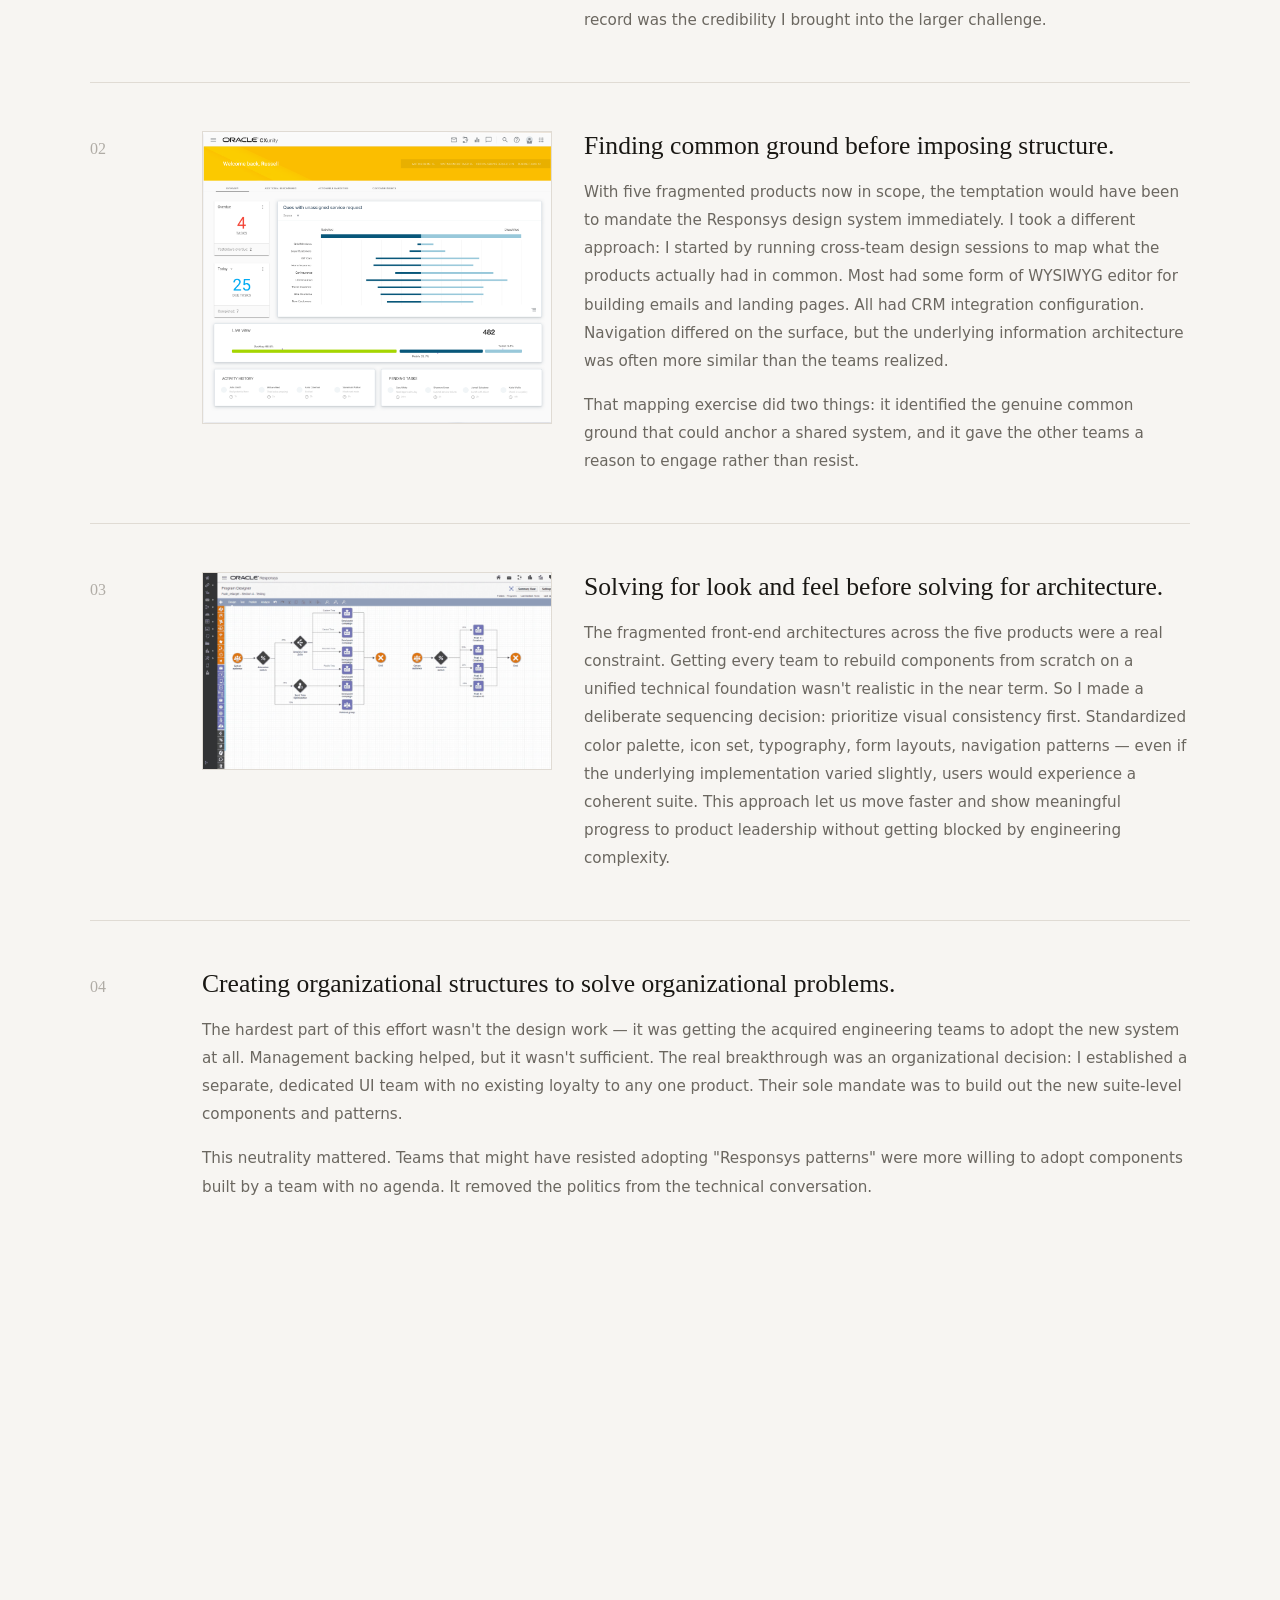
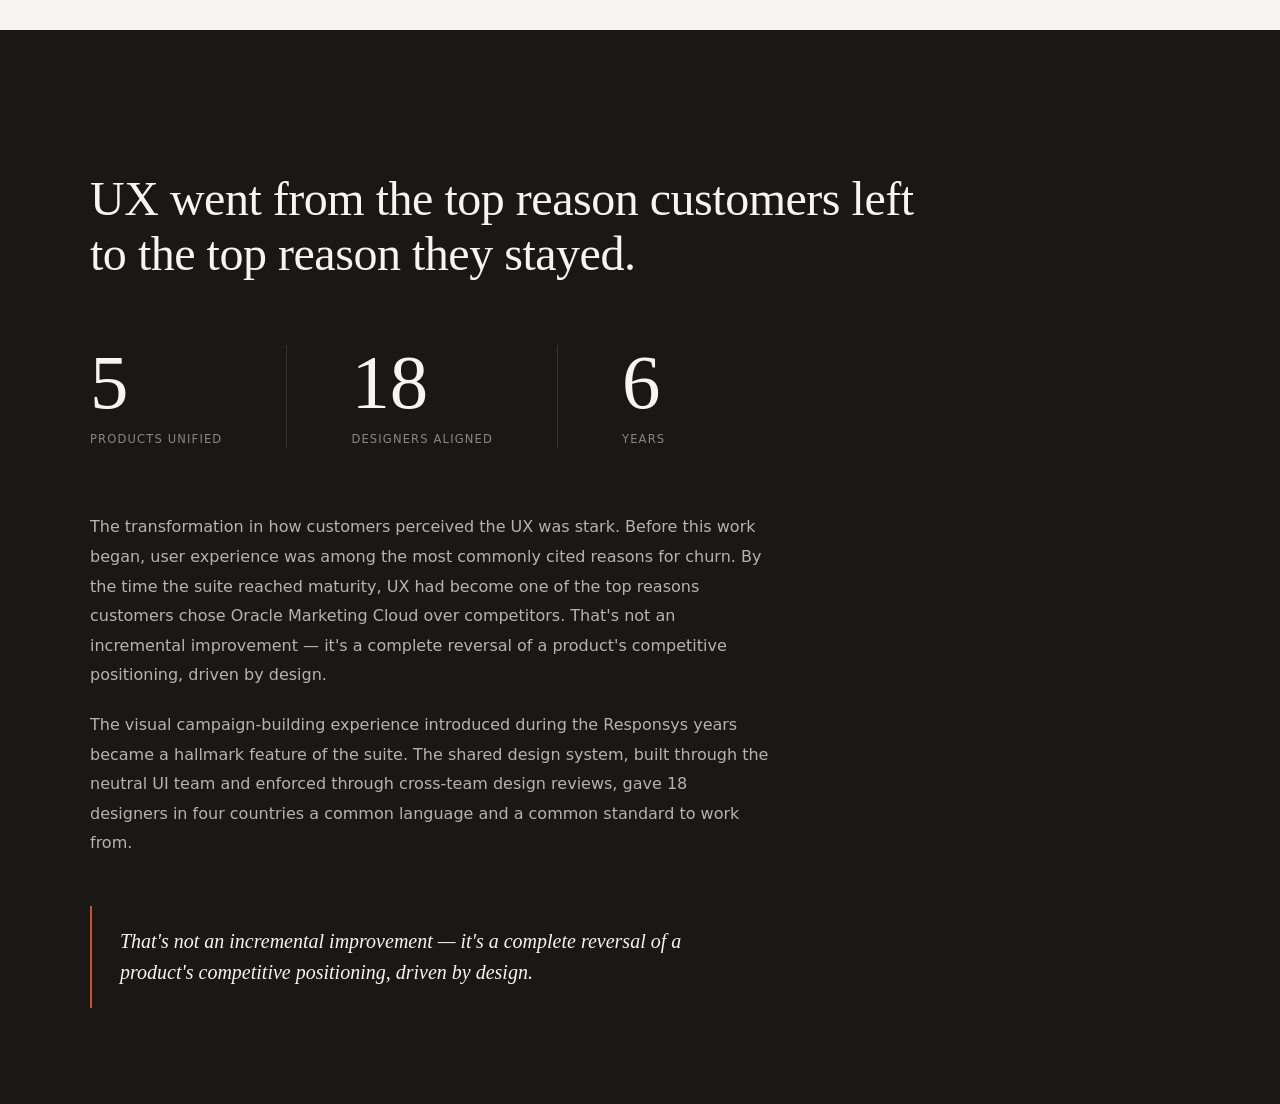
==== commit b8659c84: "Fix CSP blocking inline scripts by adding unsafe-inline to script-src The CSP script-src 'self' dire" ====
--- a/oracle.html
+++ b/oracle.html
@@ -3,7 +3,7 @@
 <head>
   <meta charset="UTF-8" />
   <meta name="viewport" content="width=device-width, initial-scale=1.0, viewport-fit=cover" />
-  <meta http-equiv="Content-Security-Policy" content="default-src 'none'; script-src 'self'; style-src 'self' 'unsafe-inline' https://fonts.googleapis.com; font-src https://fonts.gstatic.com; img-src 'self'; connect-src 'none'; frame-ancestors 'none';" />
+  <meta http-equiv="Content-Security-Policy" content="default-src 'none'; script-src 'self' 'unsafe-inline'; style-src 'self' 'unsafe-inline' https://fonts.googleapis.com; font-src https://fonts.gstatic.com; img-src 'self'; connect-src 'none'; frame-ancestors 'none';" />
   <title>Oracle Marketing Cloud — Steven Travis</title>
   <link rel="preconnect" href="https://fonts.googleapis.com" />
   <link rel="preconnect" href="https://fonts.gstatic.com" crossorigin />
--- a/styles.css
+++ b/styles.css
@@ -35,8 +35,6 @@
   background: rgba(247, 245, 242, 0.92);
   -webkit-backdrop-filter: blur(12px);
   backdrop-filter: blur(12px);
-  -webkit-transform: translateZ(0);
-  transform: translateZ(0);
   border-bottom: 1px solid var(--rule);
   padding-top: env(safe-area-inset-top);
   padding-right: var(--gutter);
@@ -58,6 +56,7 @@
   letter-spacing: 0.01em;
   color: var(--ink);
   text-decoration: none;
+  white-space: nowrap;
 }
 .nav-links {
   display: flex;
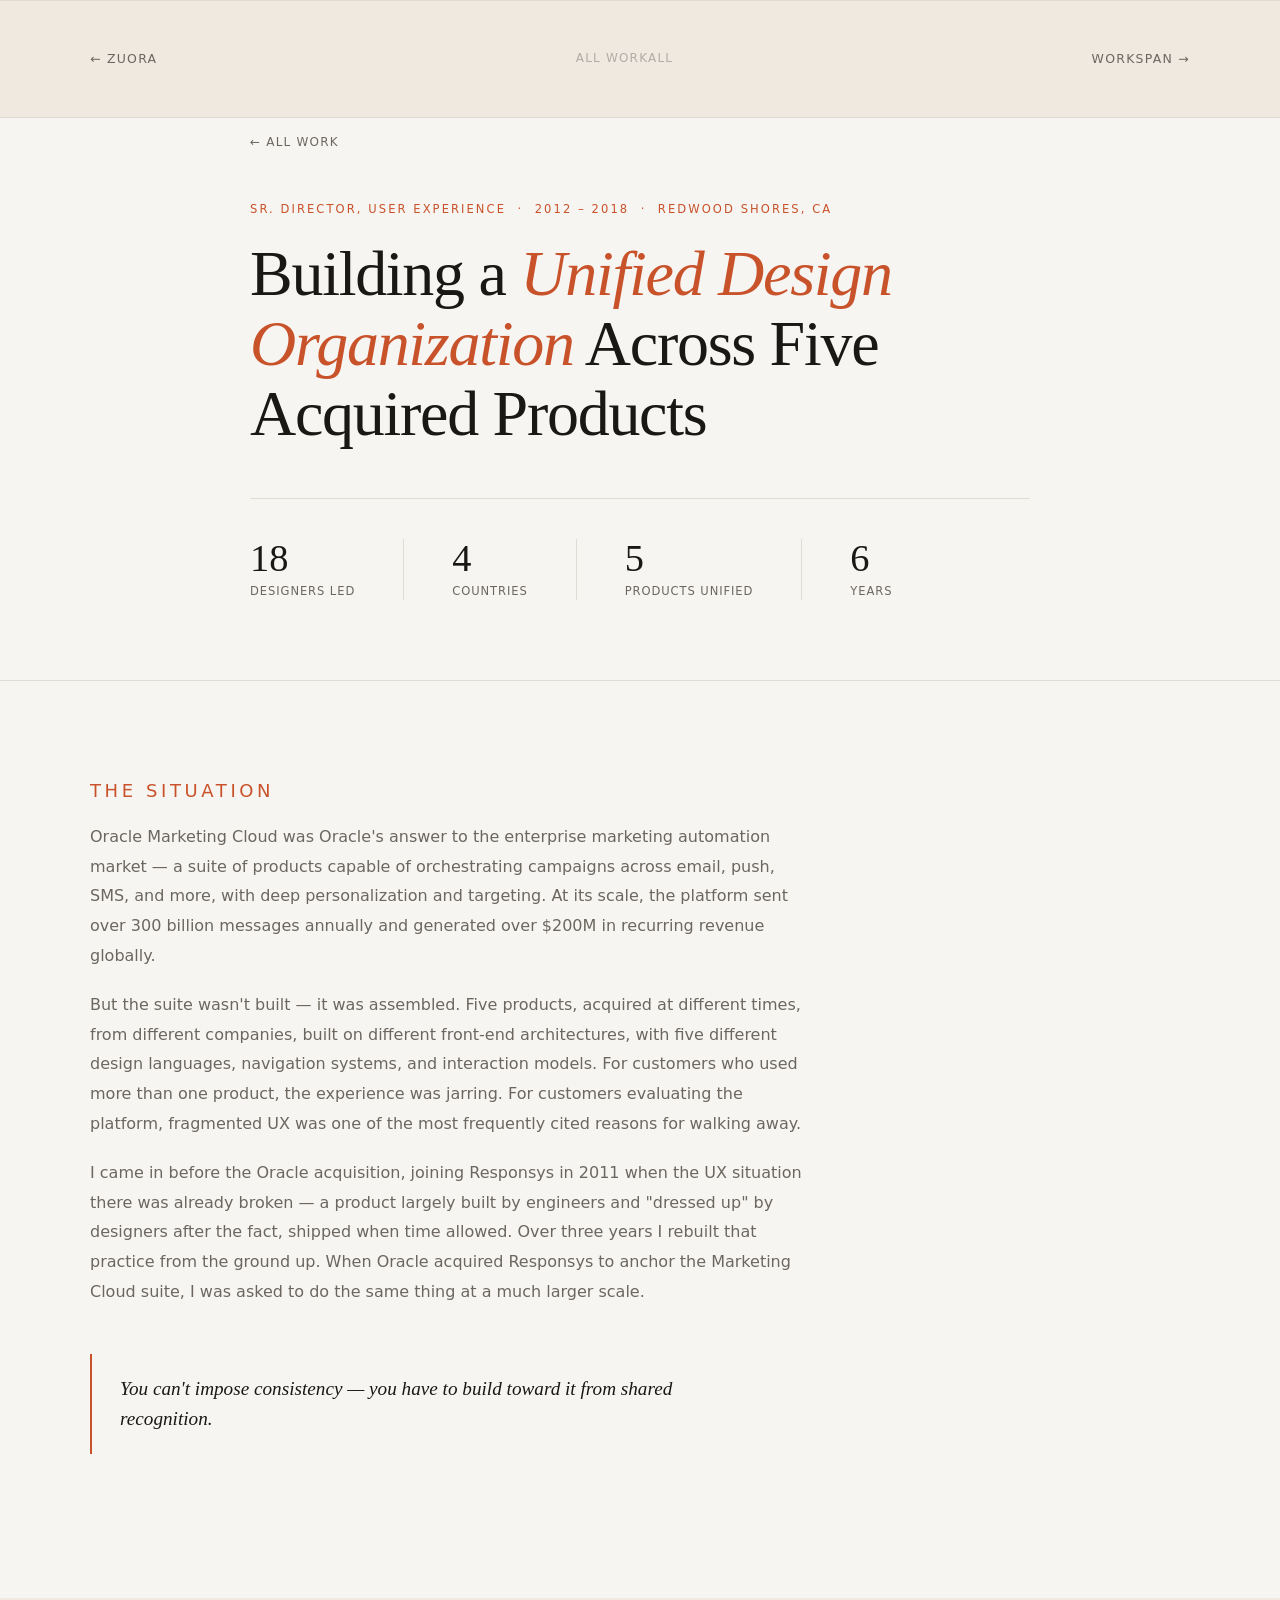
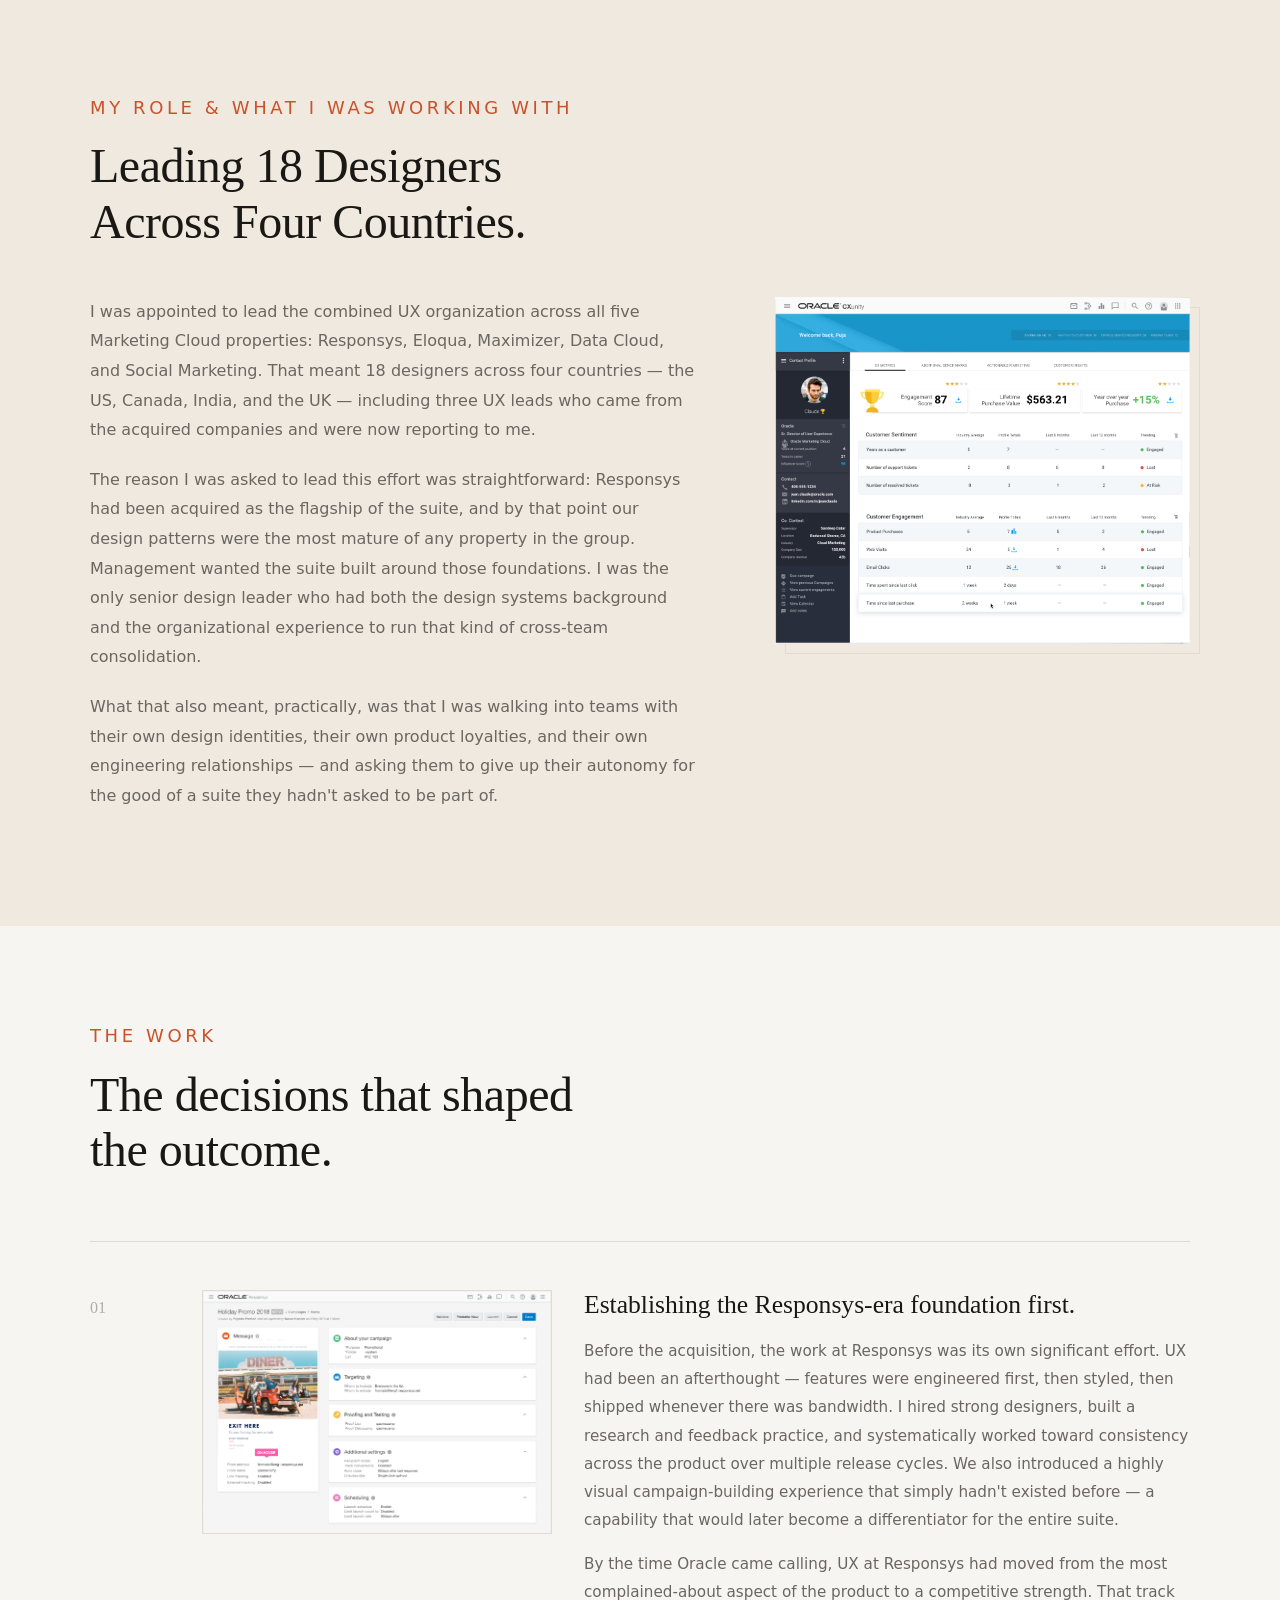
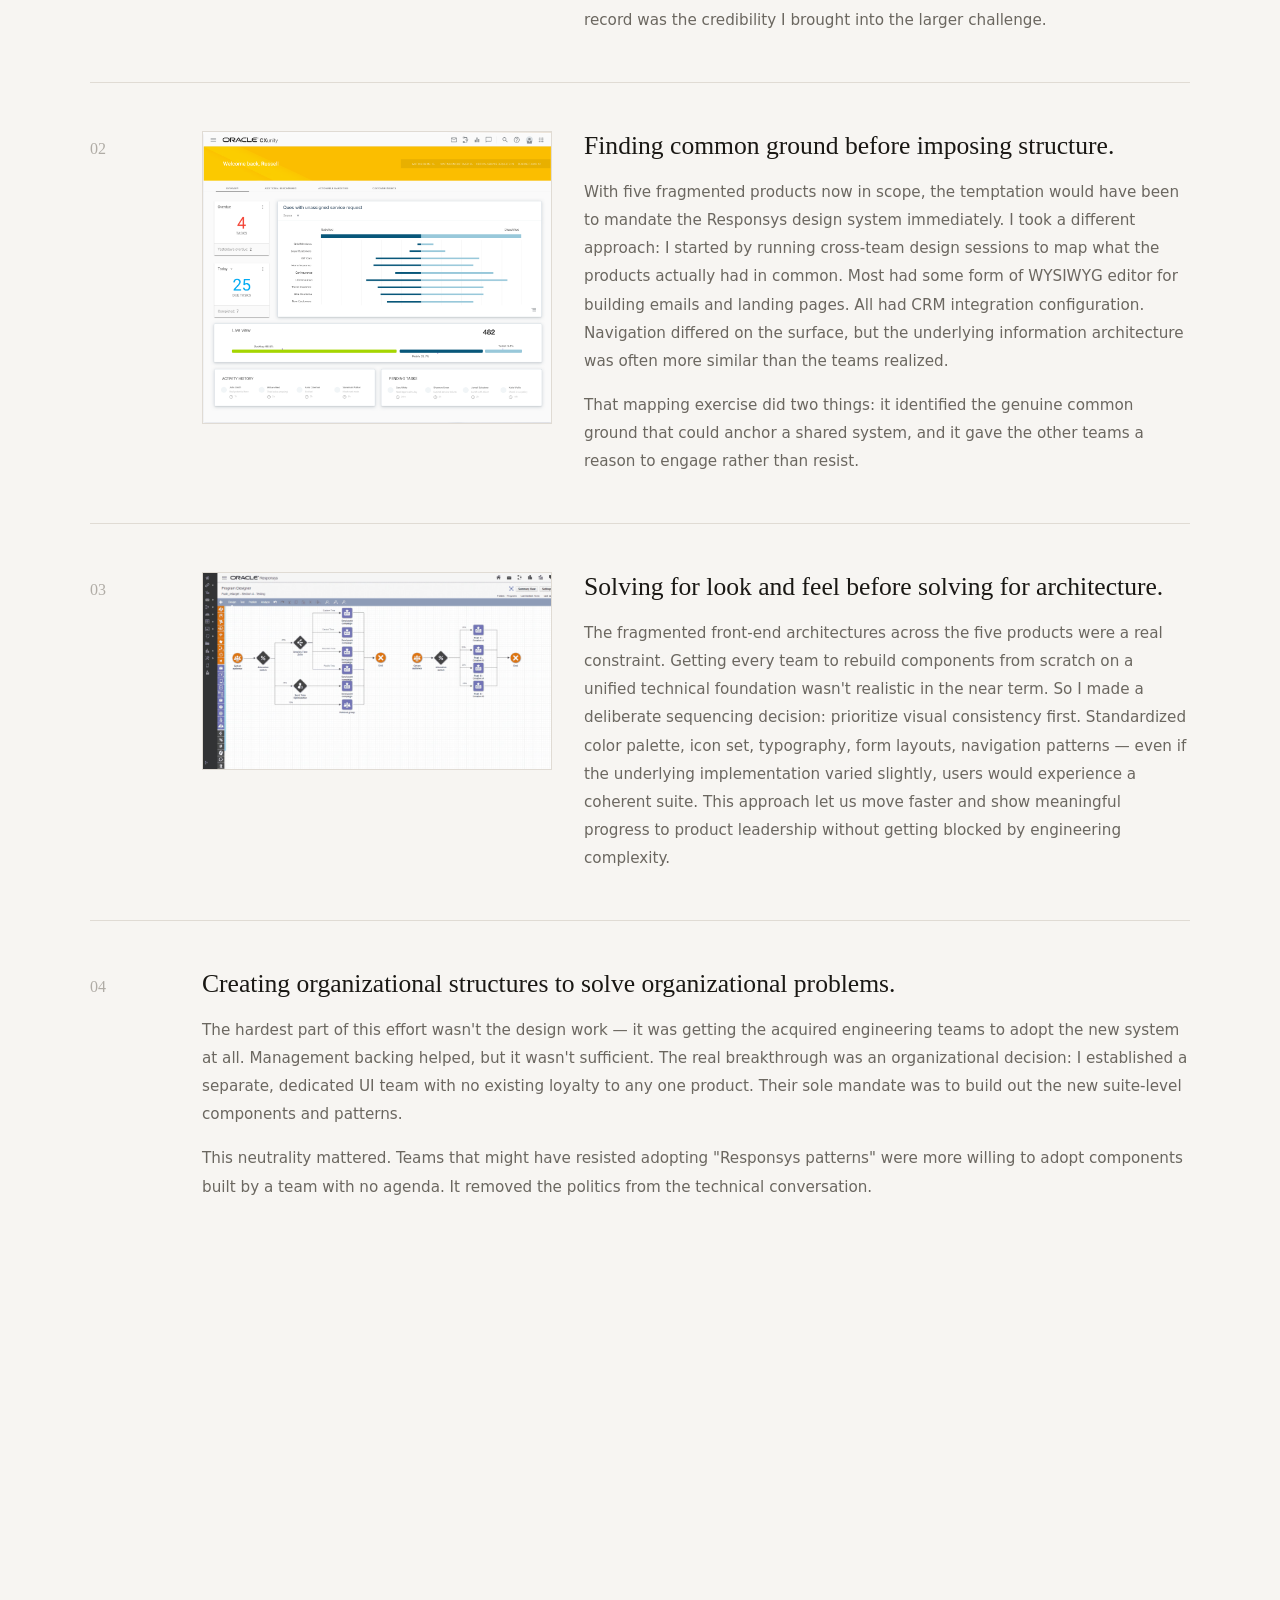
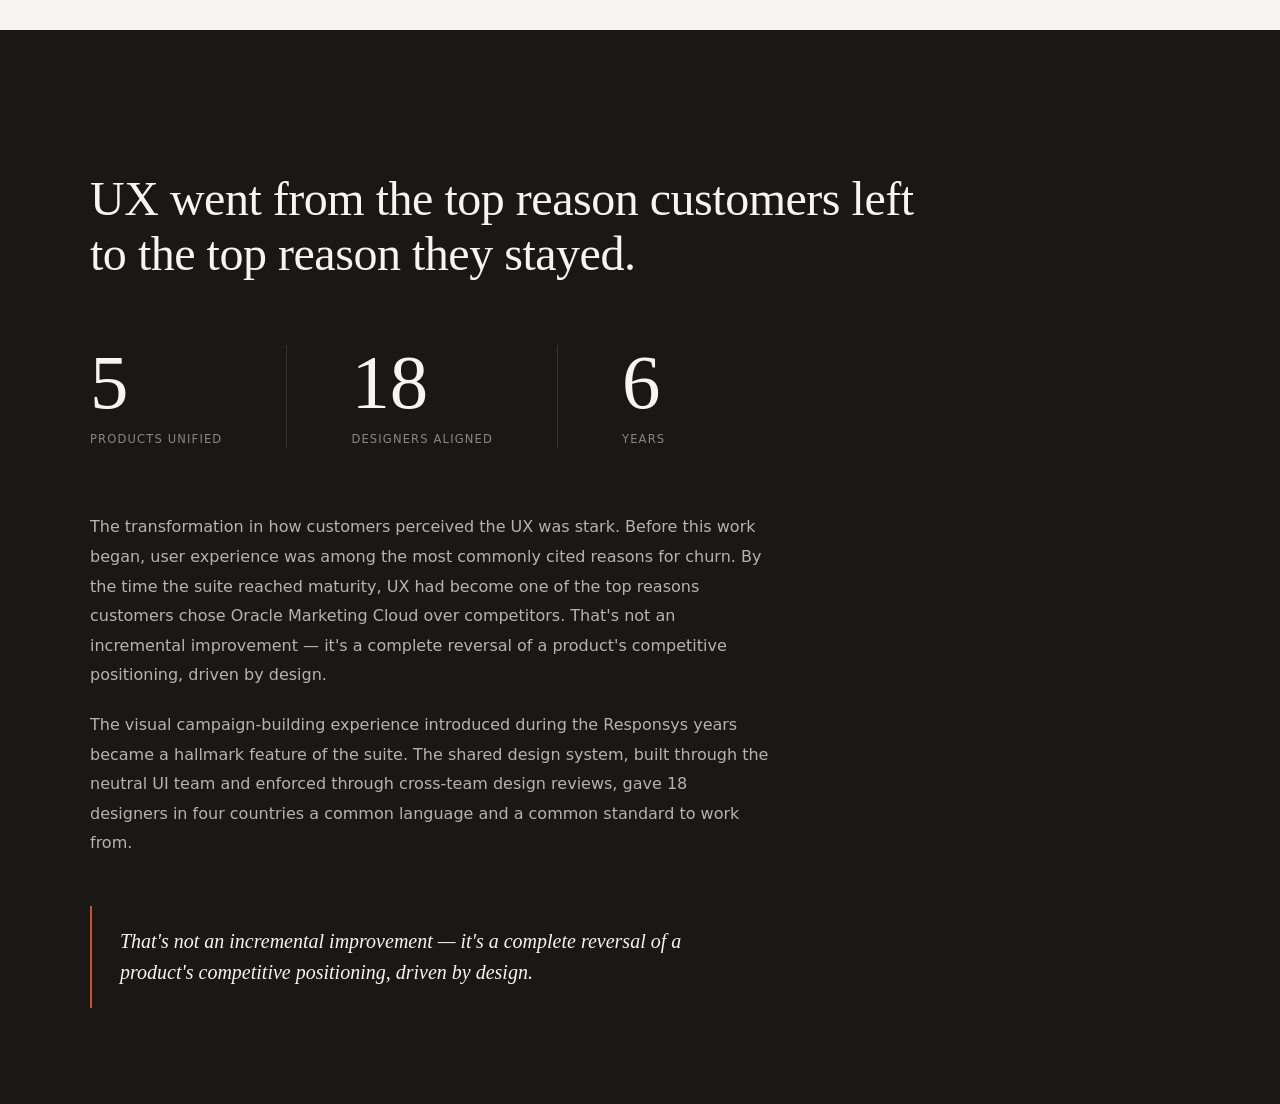
==== commit bd90fb2c: "Collapse case-nav to single row on mobile, shorten All Work to All Replaces the stacked column layou" ====
--- a/oracle.html
+++ b/oracle.html
@@ -348,7 +348,10 @@
       .decision-thumb { max-width: 360px; }
       .case-stat { padding-right: 1.5rem; margin-right: 1.5rem; }
       .outcome-metric { padding-right: 2rem; margin-right: 2rem; }
-      .case-nav-inner { flex-direction: column; text-align: center; gap: 1.5rem; }
+      .case-nav { padding: 1.5rem var(--gutter); }
+      .case-nav-inner { gap: 0.5rem; }
+      .case-nav-all-full { display: none; }
+      .case-nav-all-short { display: inline; }
     }
   </style>
 </head>
@@ -525,7 +528,7 @@
   <nav class="case-nav">
     <div class="case-nav-inner">
       <a href="zuora.html" class="case-nav-link">← Zuora</a>
-      <a href="index.html#work" class="case-nav-center">All Work</a>
+      <a href="index.html#work" class="case-nav-center"><span class="case-nav-all-full">All Work</span><span class="case-nav-all-short">All</span></a>
       <a href="workspan.html" class="case-nav-link">WorkSpan →</a>
     </div>
   </nav>
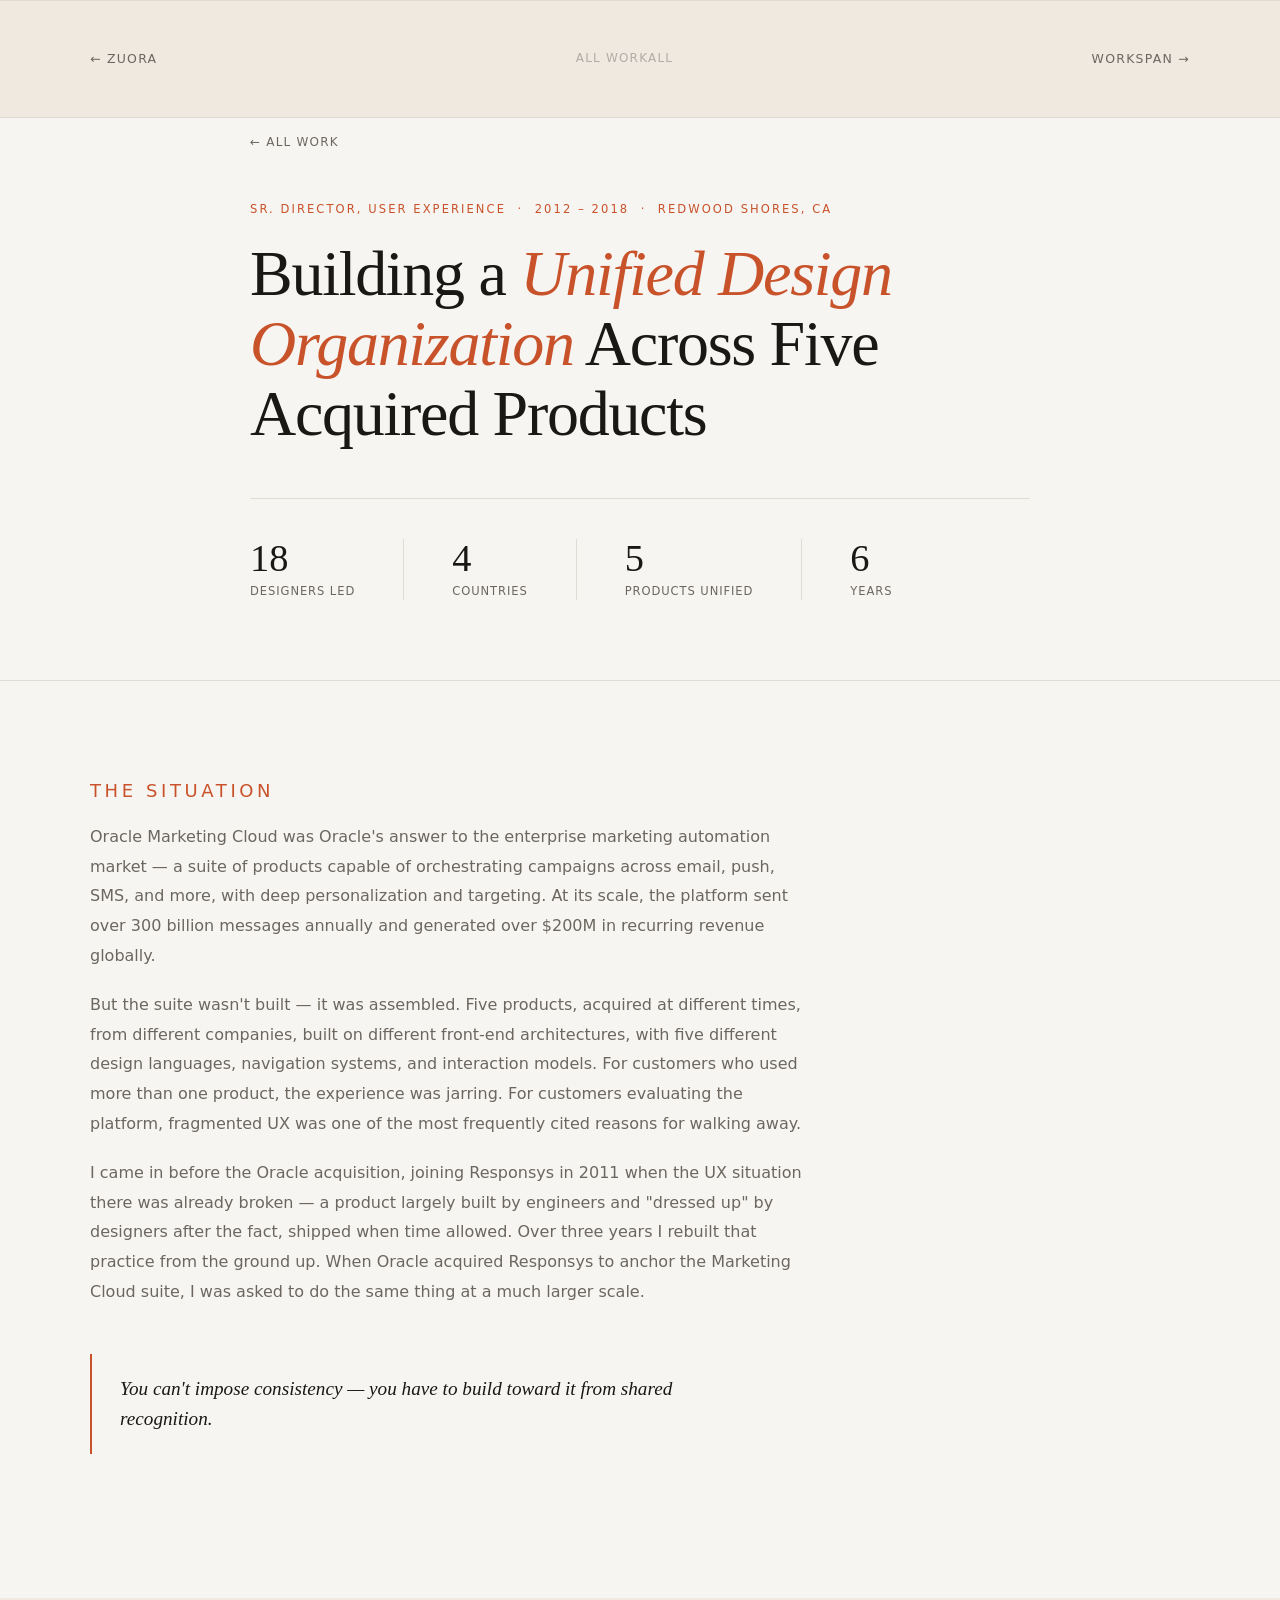
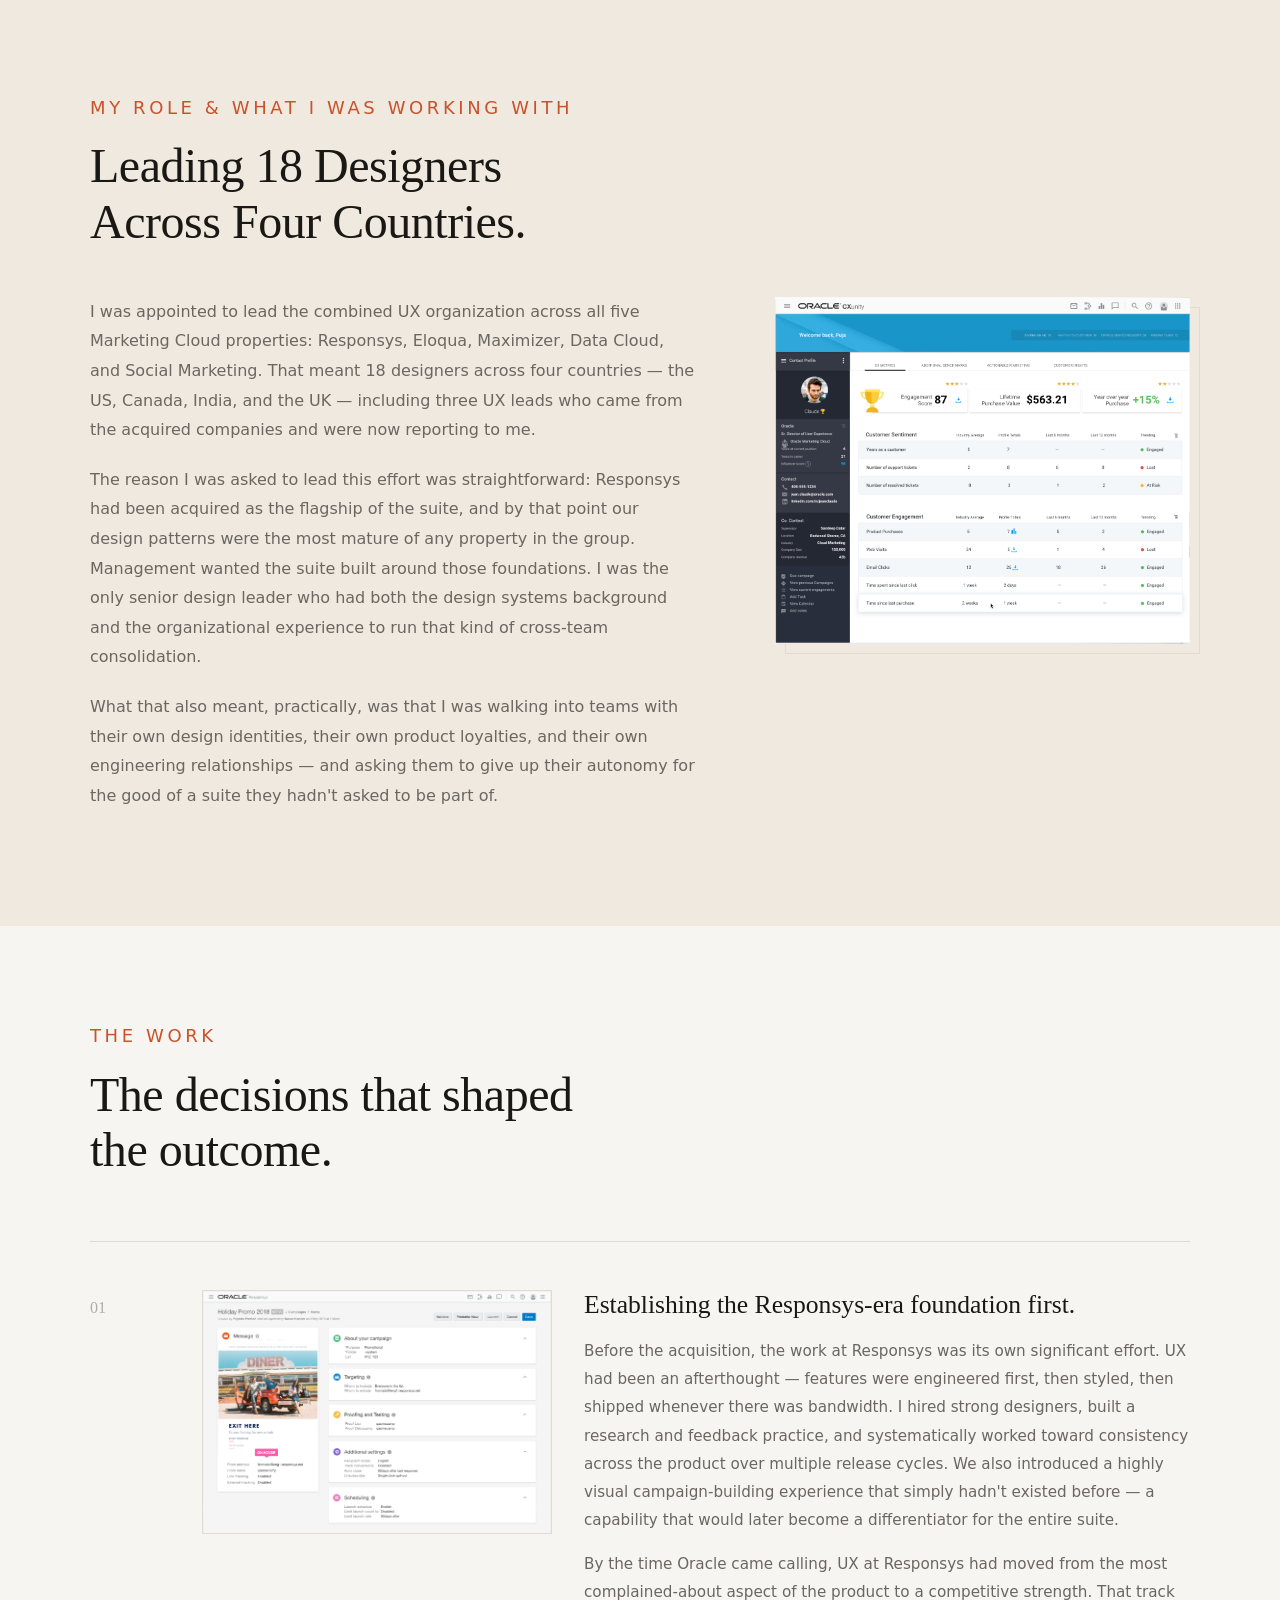
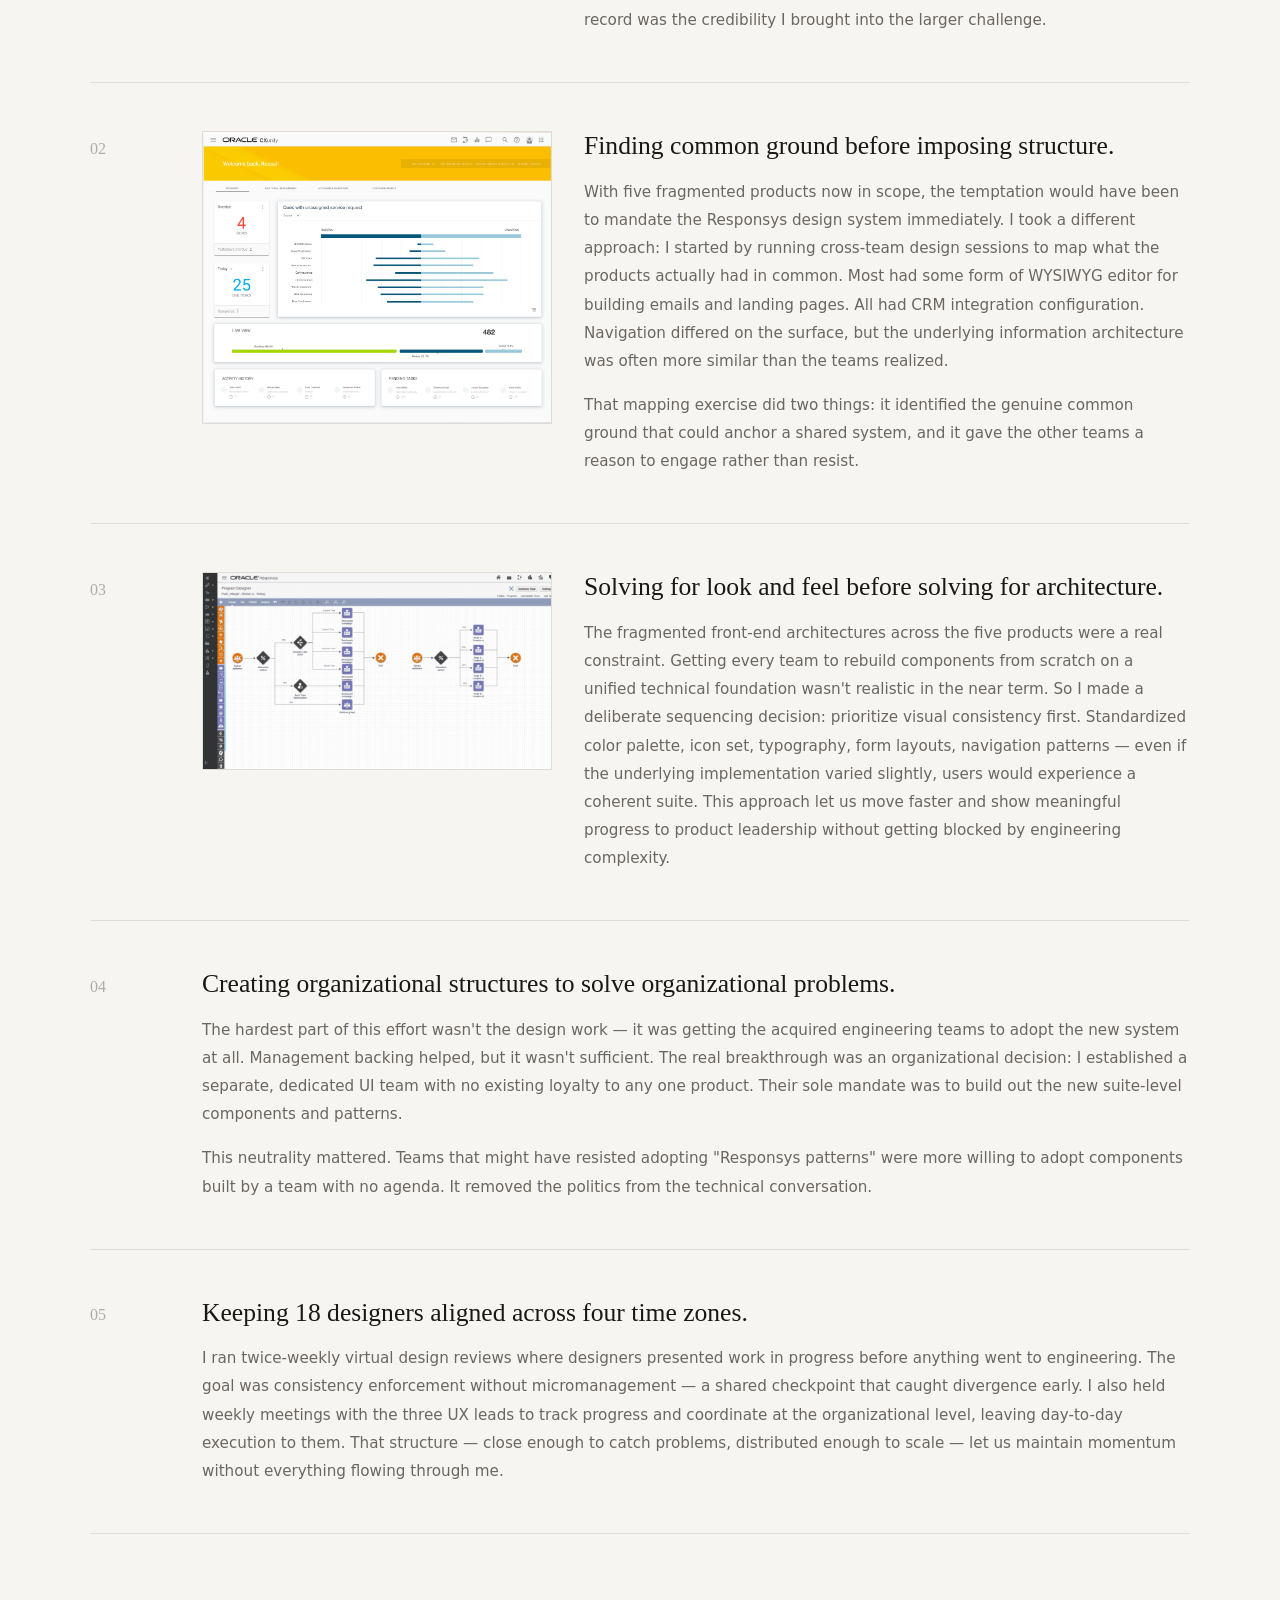
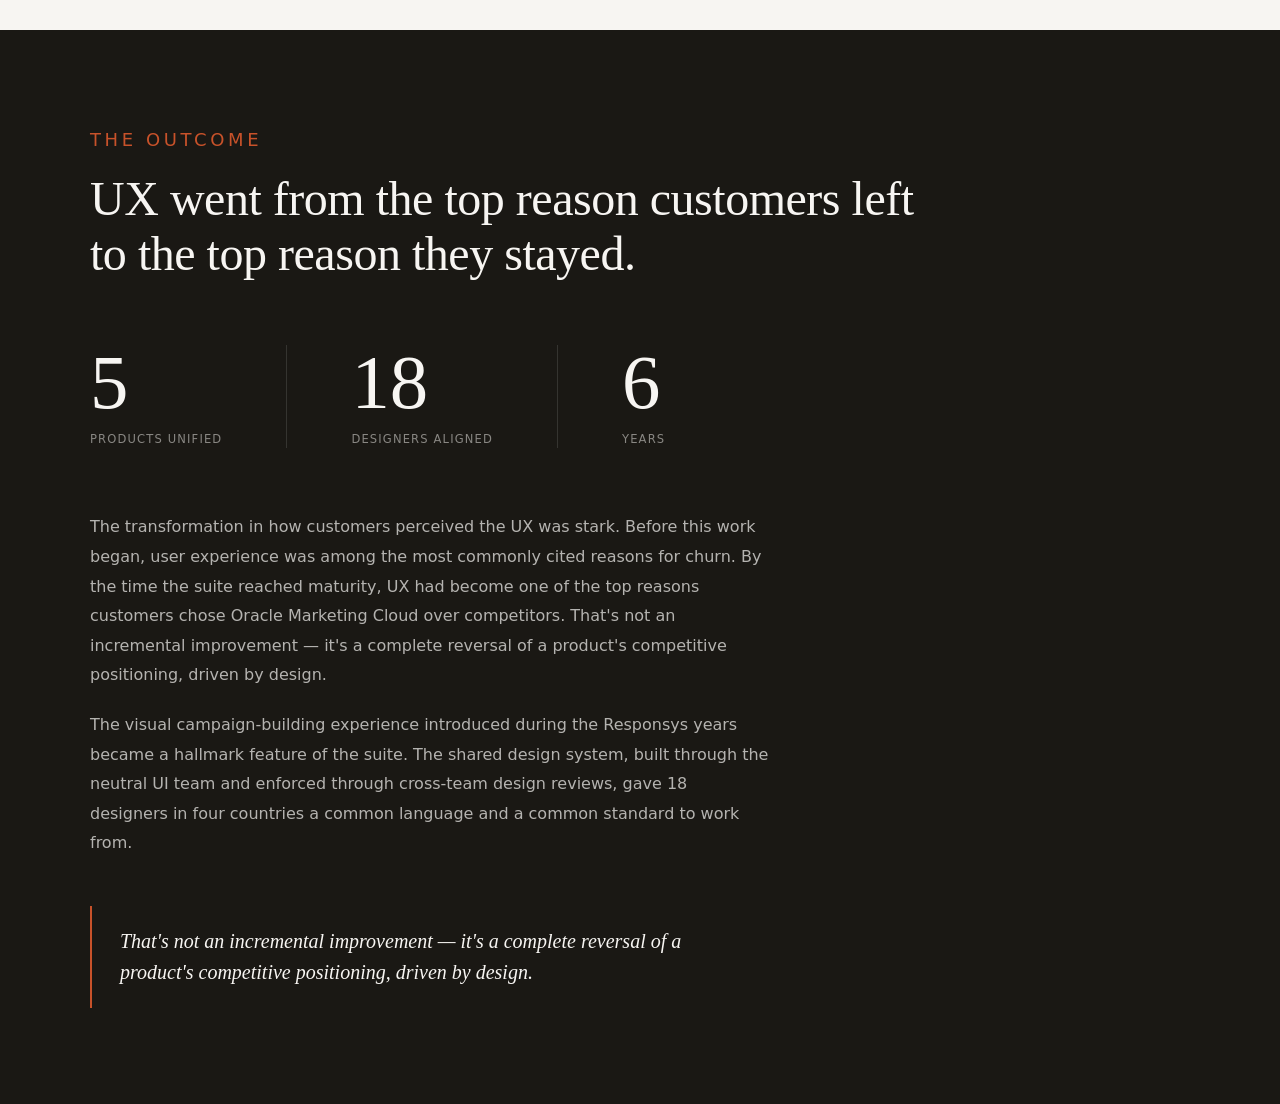
==== commit 213f5688: "Fix mobile nav drawer overlapping the top bar The mobile .nav-links drawer used transform: translate" ====
--- a/oracle.html
+++ b/oracle.html
@@ -2,7 +2,7 @@
 <html lang="en">
 <head>
   <meta charset="UTF-8" />
-  <meta name="viewport" content="width=device-width, initial-scale=1.0, viewport-fit=cover" />
+  <meta name="viewport" content="width=device-width, initial-scale=1.0" />
   <meta http-equiv="Content-Security-Policy" content="default-src 'none'; script-src 'self' 'unsafe-inline'; style-src 'self' 'unsafe-inline' https://fonts.googleapis.com; font-src https://fonts.gstatic.com; img-src 'self'; connect-src 'none'; frame-ancestors 'none';" />
   <title>Oracle Marketing Cloud — Steven Travis</title>
   <link rel="preconnect" href="https://fonts.googleapis.com" />
--- a/styles.css
+++ b/styles.css
@@ -36,7 +36,6 @@
   -webkit-backdrop-filter: blur(12px);
   backdrop-filter: blur(12px);
   border-bottom: 1px solid var(--rule);
-  padding-top: env(safe-area-inset-top);
   padding-right: var(--gutter);
   padding-bottom: 0;
   padding-left: var(--gutter);
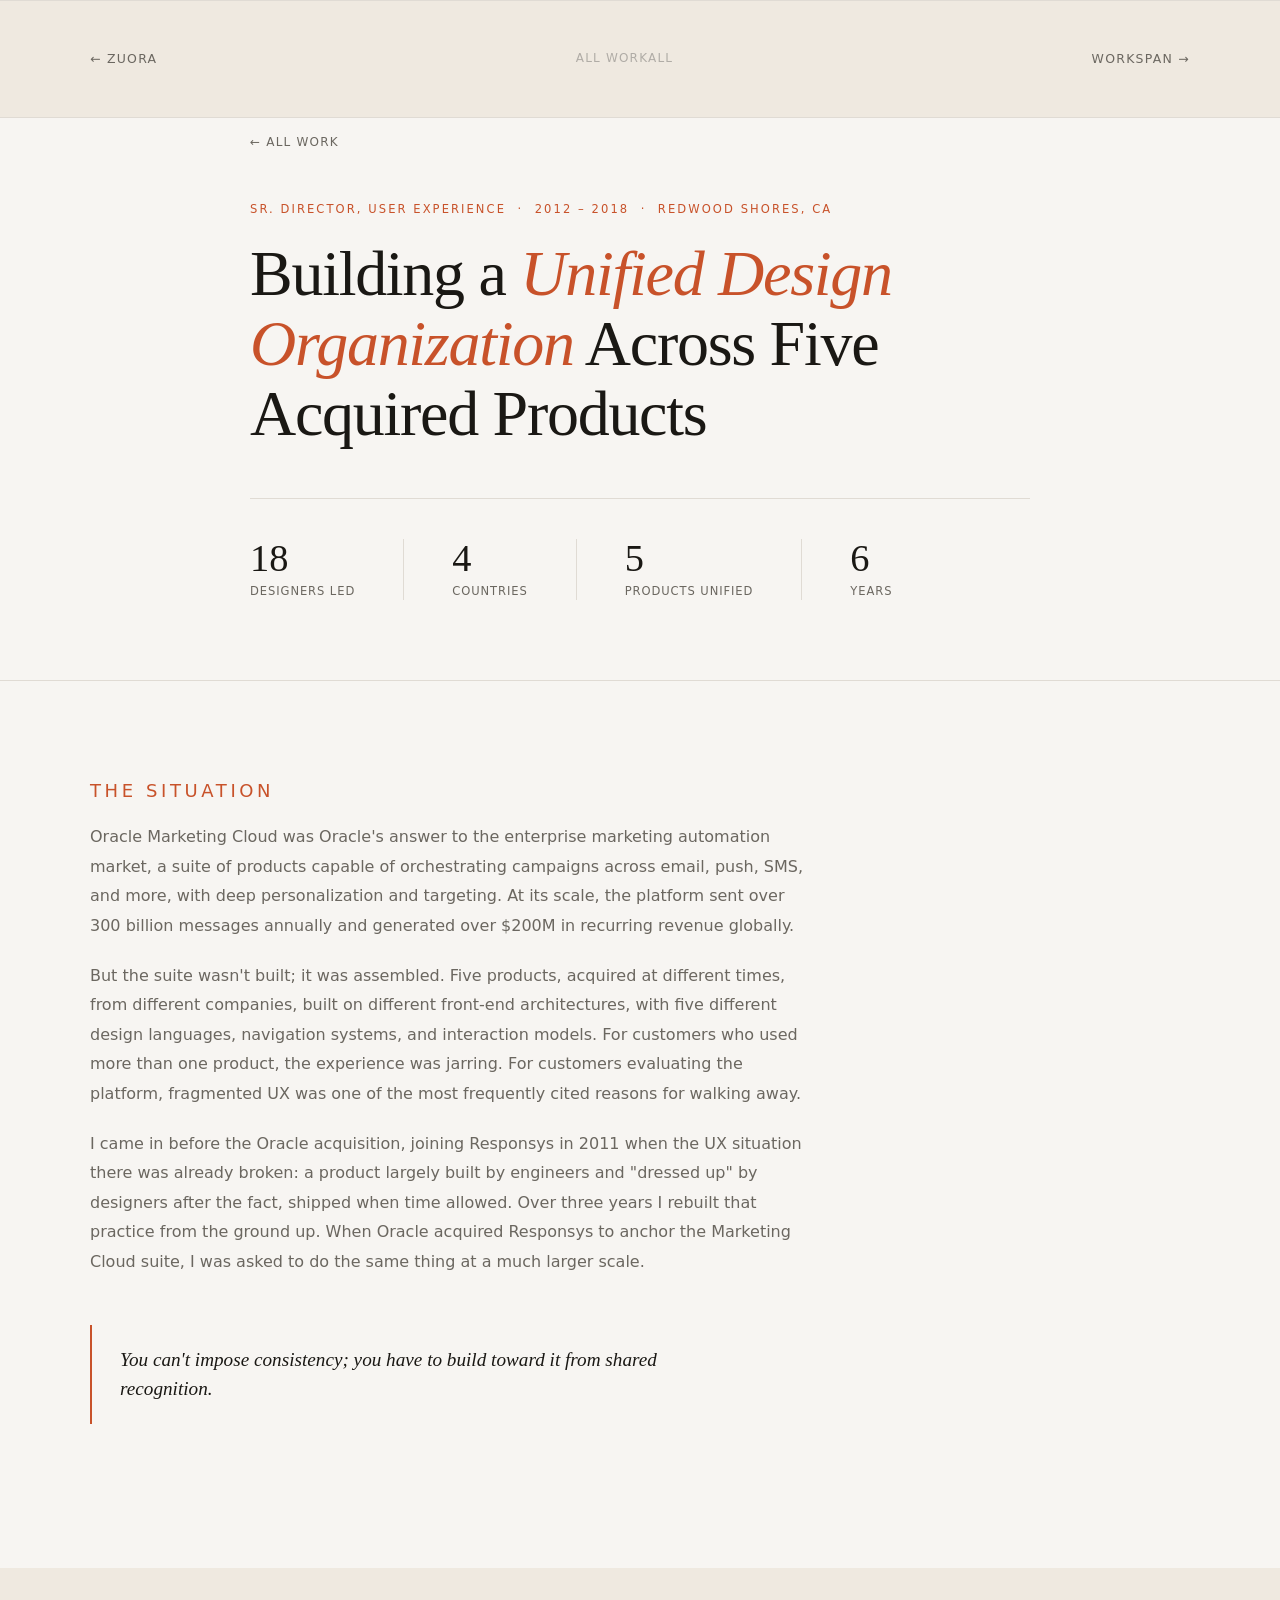
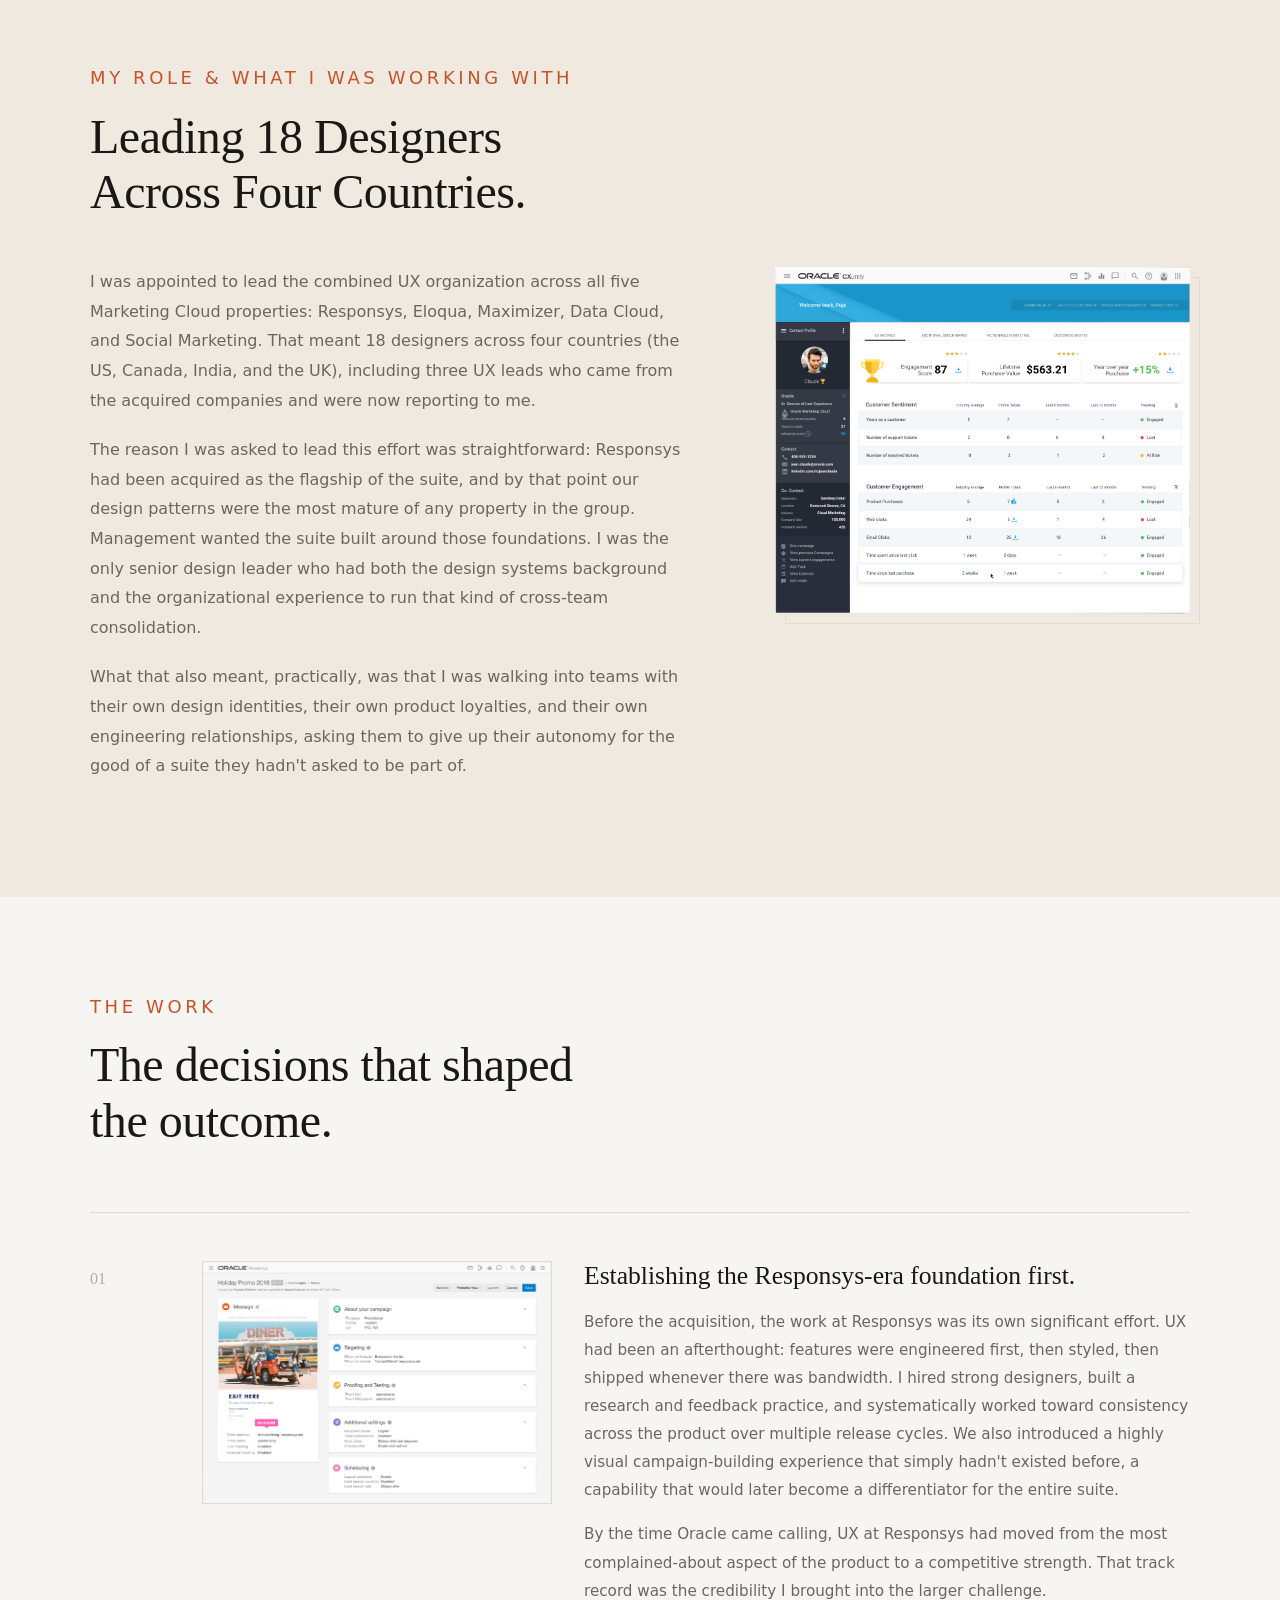
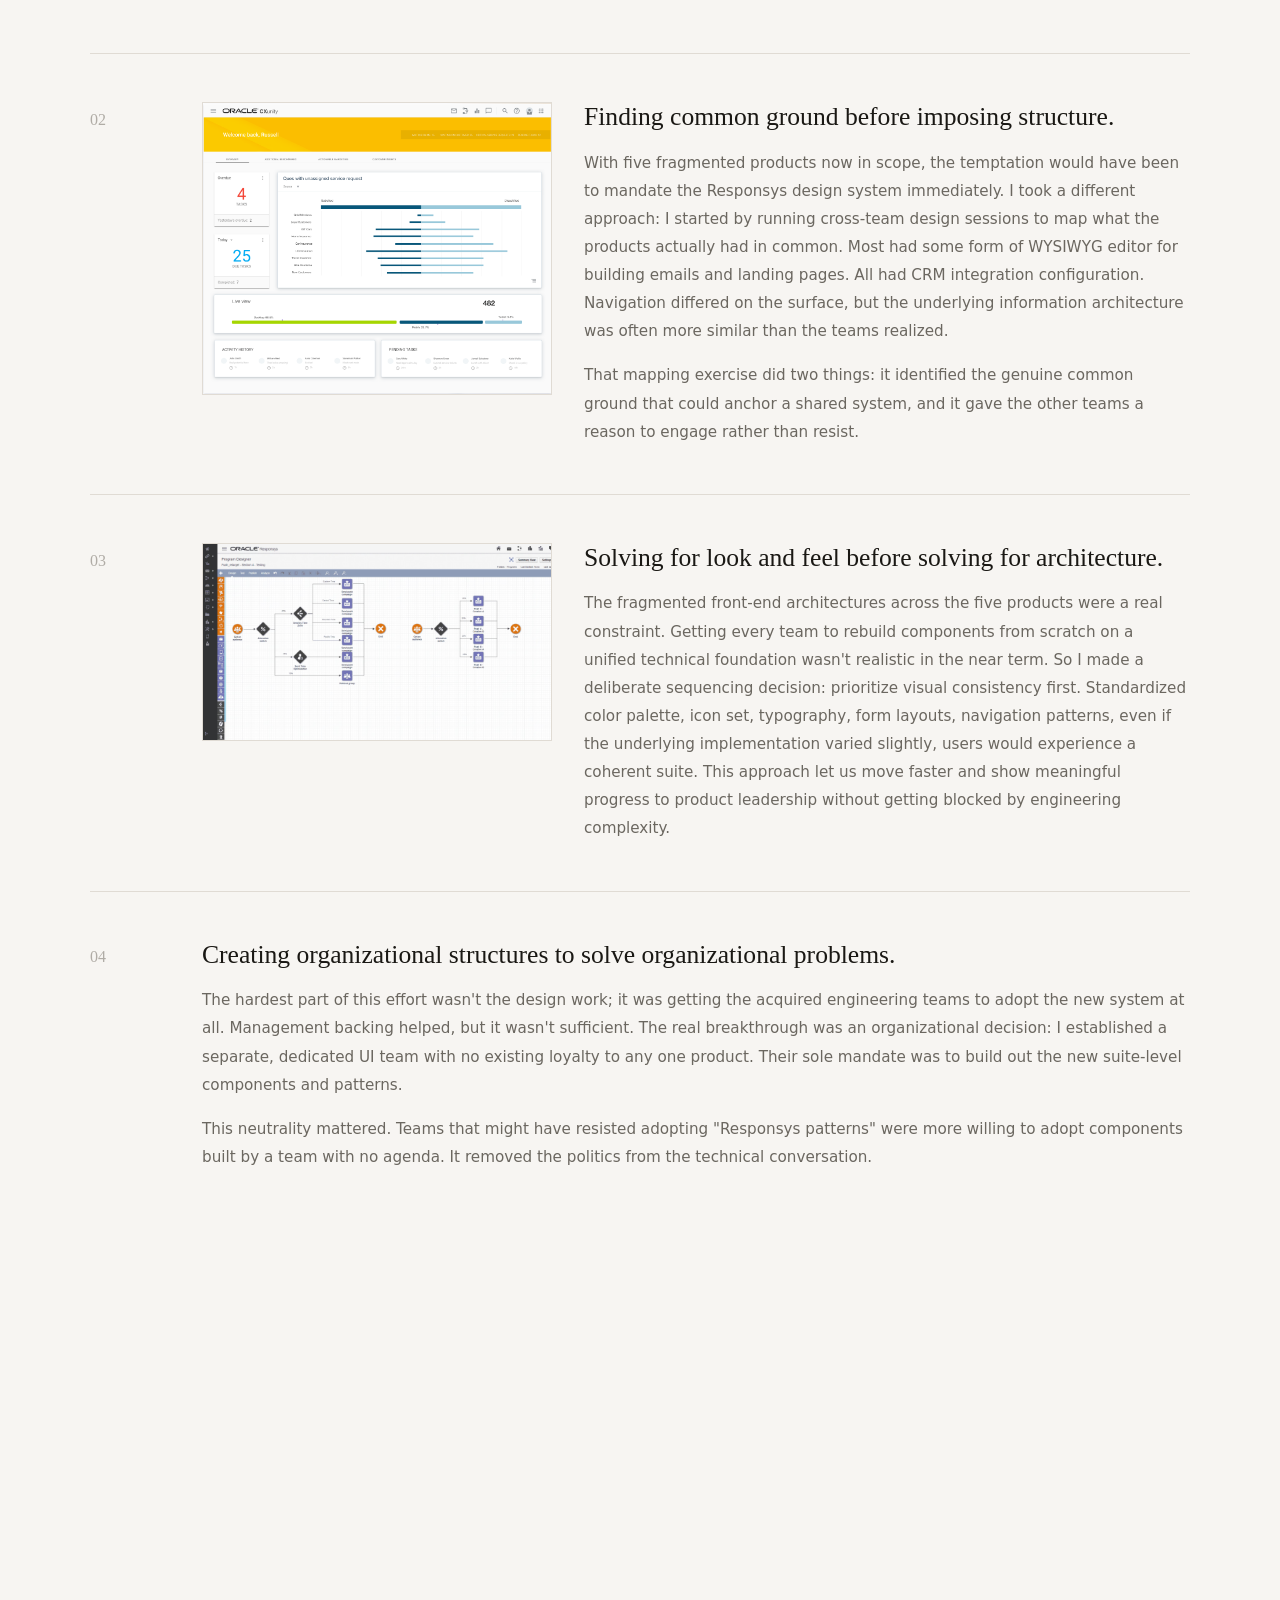
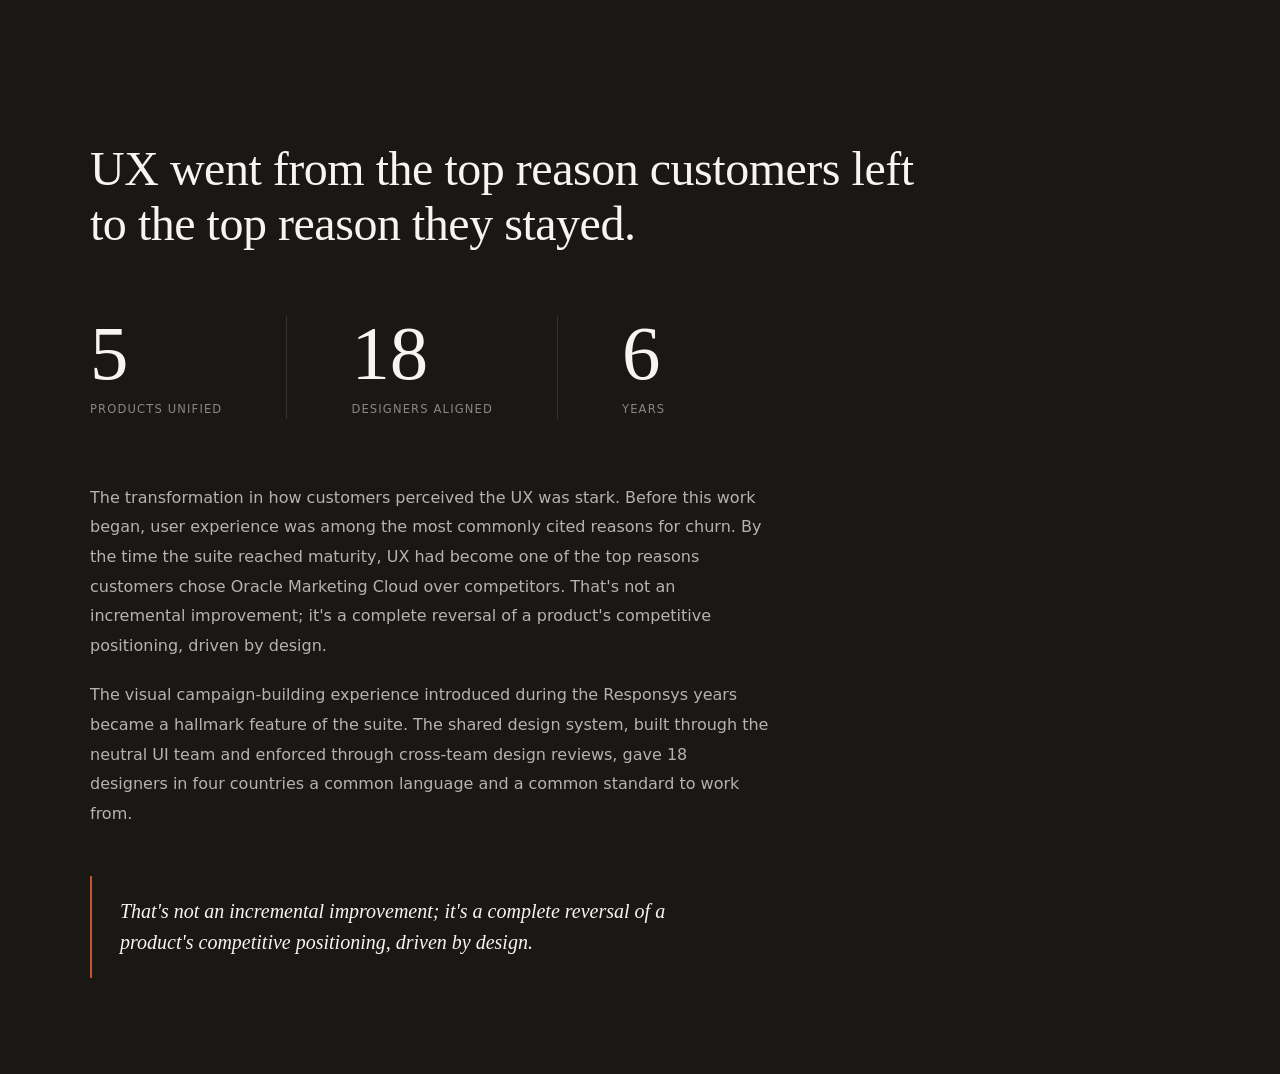
==== commit 2adccdd3: "Remove em dashes and drop Zuora handoff metric Replace all em dashes in the three case studies with " ====
--- a/oracle.html
+++ b/oracle.html
@@ -402,11 +402,11 @@
     <div class="container">
       <p class="section-label reveal">The Situation</p>
       <div class="situation-body">
-        <p class="reveal">Oracle Marketing Cloud was Oracle's answer to the enterprise marketing automation market — a suite of products capable of orchestrating campaigns across email, push, SMS, and more, with deep personalization and targeting. At its scale, the platform sent over 300 billion messages annually and generated over $200M in recurring revenue globally.</p>
-        <p class="reveal">But the suite wasn't built — it was assembled. Five products, acquired at different times, from different companies, built on different front-end architectures, with five different design languages, navigation systems, and interaction models. For customers who used more than one product, the experience was jarring. For customers evaluating the platform, fragmented UX was one of the most frequently cited reasons for walking away.</p>
-        <p class="reveal">I came in before the Oracle acquisition, joining Responsys in 2011 when the UX situation there was already broken — a product largely built by engineers and "dressed up" by designers after the fact, shipped when time allowed. Over three years I rebuilt that practice from the ground up. When Oracle acquired Responsys to anchor the Marketing Cloud suite, I was asked to do the same thing at a much larger scale.</p>
+        <p class="reveal">Oracle Marketing Cloud was Oracle's answer to the enterprise marketing automation market, a suite of products capable of orchestrating campaigns across email, push, SMS, and more, with deep personalization and targeting. At its scale, the platform sent over 300 billion messages annually and generated over $200M in recurring revenue globally.</p>
+        <p class="reveal">But the suite wasn't built; it was assembled. Five products, acquired at different times, from different companies, built on different front-end architectures, with five different design languages, navigation systems, and interaction models. For customers who used more than one product, the experience was jarring. For customers evaluating the platform, fragmented UX was one of the most frequently cited reasons for walking away.</p>
+        <p class="reveal">I came in before the Oracle acquisition, joining Responsys in 2011 when the UX situation there was already broken: a product largely built by engineers and "dressed up" by designers after the fact, shipped when time allowed. Over three years I rebuilt that practice from the ground up. When Oracle acquired Responsys to anchor the Marketing Cloud suite, I was asked to do the same thing at a much larger scale.</p>
         <div class="pull-quote reveal">
-          <p>You can't impose consistency — you have to build toward it from shared recognition.</p>
+          <p>You can't impose consistency; you have to build toward it from shared recognition.</p>
         </div>
       </div>
     </div>
@@ -419,9 +419,9 @@
       <h2 class="section-title reveal">Leading 18 Designers<br>Across Four Countries.</h2>
       <div class="role-grid">
         <div class="role-body">
-          <p class="reveal">I was appointed to lead the combined UX organization across all five Marketing Cloud properties: Responsys, Eloqua, Maximizer, Data Cloud, and Social Marketing. That meant 18 designers across four countries — the US, Canada, India, and the UK — including three UX leads who came from the acquired companies and were now reporting to me.</p>
+          <p class="reveal">I was appointed to lead the combined UX organization across all five Marketing Cloud properties: Responsys, Eloqua, Maximizer, Data Cloud, and Social Marketing. That meant 18 designers across four countries (the US, Canada, India, and the UK), including three UX leads who came from the acquired companies and were now reporting to me.</p>
           <p class="reveal">The reason I was asked to lead this effort was straightforward: Responsys had been acquired as the flagship of the suite, and by that point our design patterns were the most mature of any property in the group. Management wanted the suite built around those foundations. I was the only senior design leader who had both the design systems background and the organizational experience to run that kind of cross-team consolidation.</p>
-          <p class="reveal">What that also meant, practically, was that I was walking into teams with their own design identities, their own product loyalties, and their own engineering relationships — and asking them to give up their autonomy for the good of a suite they hadn't asked to be part of.</p>
+          <p class="reveal">What that also meant, practically, was that I was walking into teams with their own design identities, their own product loyalties, and their own engineering relationships, asking them to give up their autonomy for the good of a suite they hadn't asked to be part of.</p>
         </div>
         <div class="reveal">
           <div class="role-image-wrap">
@@ -446,7 +446,7 @@
           </button>
           <div class="decision-body">
             <h3 class="decision-title">Establishing the Responsys-era foundation first.</h3>
-            <p>Before the acquisition, the work at Responsys was its own significant effort. UX had been an afterthought — features were engineered first, then styled, then shipped whenever there was bandwidth. I hired strong designers, built a research and feedback practice, and systematically worked toward consistency across the product over multiple release cycles. We also introduced a highly visual campaign-building experience that simply hadn't existed before — a capability that would later become a differentiator for the entire suite.</p>
+            <p>Before the acquisition, the work at Responsys was its own significant effort. UX had been an afterthought: features were engineered first, then styled, then shipped whenever there was bandwidth. I hired strong designers, built a research and feedback practice, and systematically worked toward consistency across the product over multiple release cycles. We also introduced a highly visual campaign-building experience that simply hadn't existed before, a capability that would later become a differentiator for the entire suite.</p>
             <p>By the time Oracle came calling, UX at Responsys had moved from the most complained-about aspect of the product to a competitive strength. That track record was the credibility I brought into the larger challenge.</p>
           </div>
         </div>
@@ -470,7 +470,7 @@
           </button>
           <div class="decision-body">
             <h3 class="decision-title">Solving for look and feel before solving for architecture.</h3>
-            <p>The fragmented front-end architectures across the five products were a real constraint. Getting every team to rebuild components from scratch on a unified technical foundation wasn't realistic in the near term. So I made a deliberate sequencing decision: prioritize visual consistency first. Standardized color palette, icon set, typography, form layouts, navigation patterns — even if the underlying implementation varied slightly, users would experience a coherent suite. This approach let us move faster and show meaningful progress to product leadership without getting blocked by engineering complexity.</p>
+            <p>The fragmented front-end architectures across the five products were a real constraint. Getting every team to rebuild components from scratch on a unified technical foundation wasn't realistic in the near term. So I made a deliberate sequencing decision: prioritize visual consistency first. Standardized color palette, icon set, typography, form layouts, navigation patterns, even if the underlying implementation varied slightly, users would experience a coherent suite. This approach let us move faster and show meaningful progress to product leadership without getting blocked by engineering complexity.</p>
           </div>
         </div>
 
@@ -478,7 +478,7 @@
           <div class="decision-num">04</div>
           <div class="decision-body">
             <h3 class="decision-title">Creating organizational structures to solve organizational problems.</h3>
-            <p>The hardest part of this effort wasn't the design work — it was getting the acquired engineering teams to adopt the new system at all. Management backing helped, but it wasn't sufficient. The real breakthrough was an organizational decision: I established a separate, dedicated UI team with no existing loyalty to any one product. Their sole mandate was to build out the new suite-level components and patterns.</p>
+            <p>The hardest part of this effort wasn't the design work; it was getting the acquired engineering teams to adopt the new system at all. Management backing helped, but it wasn't sufficient. The real breakthrough was an organizational decision: I established a separate, dedicated UI team with no existing loyalty to any one product. Their sole mandate was to build out the new suite-level components and patterns.</p>
             <p>This neutrality mattered. Teams that might have resisted adopting "Responsys patterns" were more willing to adopt components built by a team with no agenda. It removed the politics from the technical conversation.</p>
           </div>
         </div>
@@ -487,7 +487,7 @@
           <div class="decision-num">05</div>
           <div class="decision-body">
             <h3 class="decision-title">Keeping 18 designers aligned across four time zones.</h3>
-            <p>I ran twice-weekly virtual design reviews where designers presented work in progress before anything went to engineering. The goal was consistency enforcement without micromanagement — a shared checkpoint that caught divergence early. I also held weekly meetings with the three UX leads to track progress and coordinate at the organizational level, leaving day-to-day execution to them. That structure — close enough to catch problems, distributed enough to scale — let us maintain momentum without everything flowing through me.</p>
+            <p>I ran twice-weekly virtual design reviews where designers presented work in progress before anything went to engineering. The goal was consistency enforcement without micromanagement, a shared checkpoint that caught divergence early. I also held weekly meetings with the three UX leads to track progress and coordinate at the organizational level, leaving day-to-day execution to them. That structure, close enough to catch problems and distributed enough to scale, let us maintain momentum without everything flowing through me.</p>
           </div>
         </div>
 
@@ -515,11 +515,11 @@
         </div>
       </div>
       <div class="outcome-body">
-        <p class="reveal">The transformation in how customers perceived the UX was stark. Before this work began, user experience was among the most commonly cited reasons for churn. By the time the suite reached maturity, UX had become one of the top reasons customers chose Oracle Marketing Cloud over competitors. That's not an incremental improvement — it's a complete reversal of a product's competitive positioning, driven by design.</p>
+        <p class="reveal">The transformation in how customers perceived the UX was stark. Before this work began, user experience was among the most commonly cited reasons for churn. By the time the suite reached maturity, UX had become one of the top reasons customers chose Oracle Marketing Cloud over competitors. That's not an incremental improvement; it's a complete reversal of a product's competitive positioning, driven by design.</p>
         <p class="reveal">The visual campaign-building experience introduced during the Responsys years became a hallmark feature of the suite. The shared design system, built through the neutral UI team and enforced through cross-team design reviews, gave 18 designers in four countries a common language and a common standard to work from.</p>
       </div>
       <div class="outcome-quote reveal">
-        <p>That's not an incremental improvement — it's a complete reversal of a product's competitive positioning, driven by design.</p>
+        <p>That's not an incremental improvement; it's a complete reversal of a product's competitive positioning, driven by design.</p>
       </div>
     </div>
   </section>
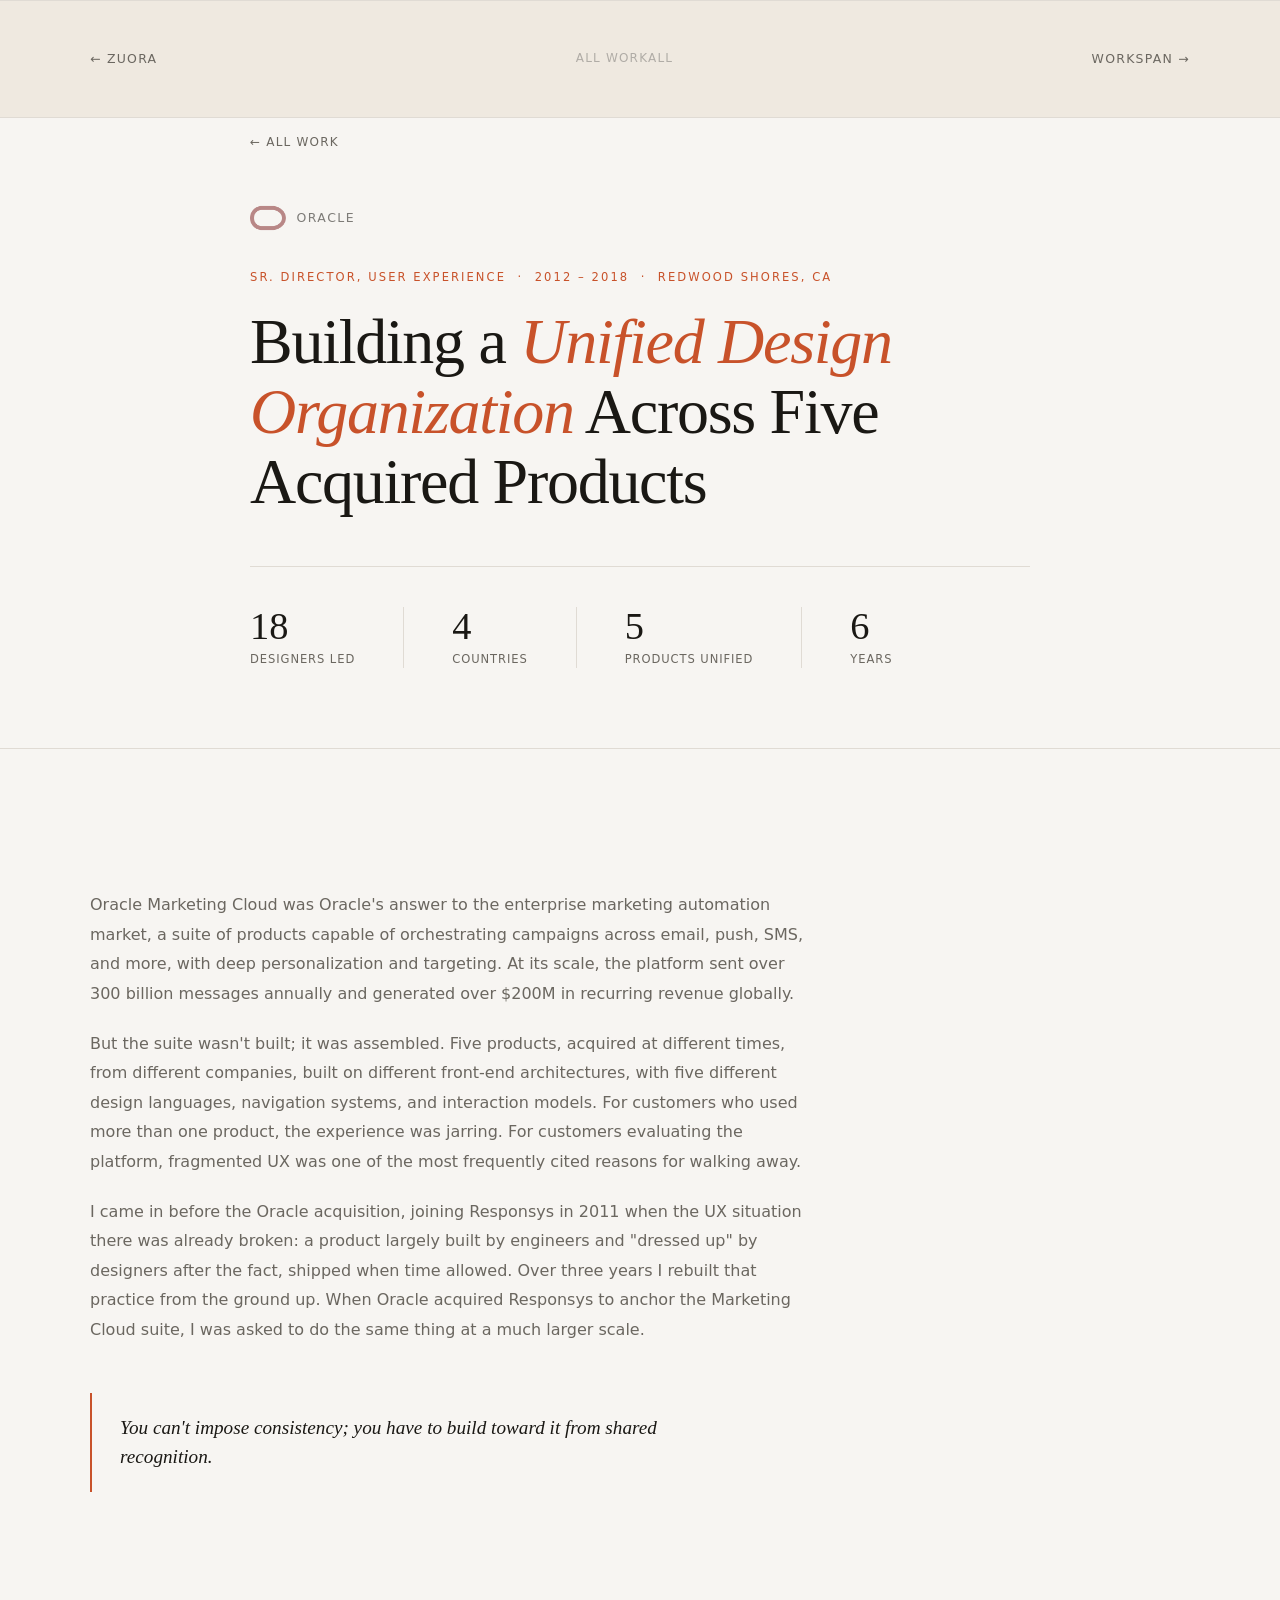
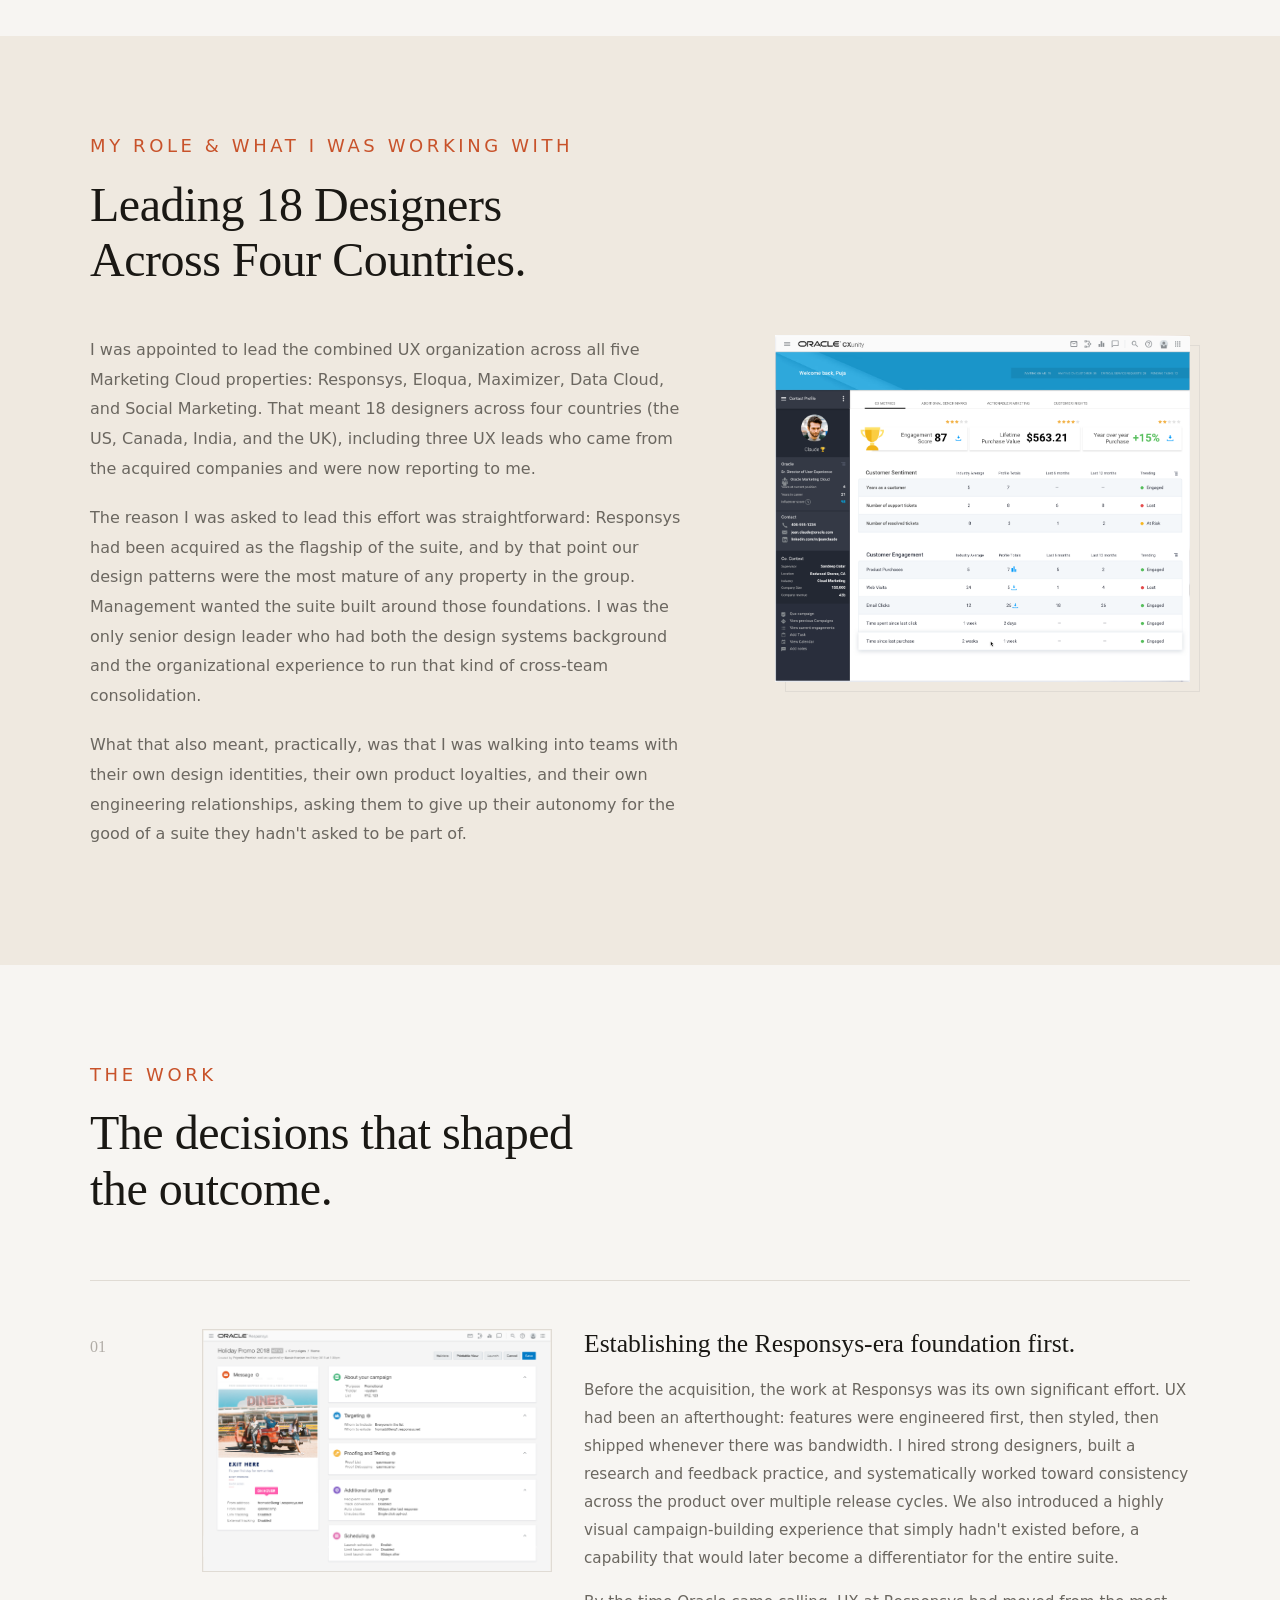
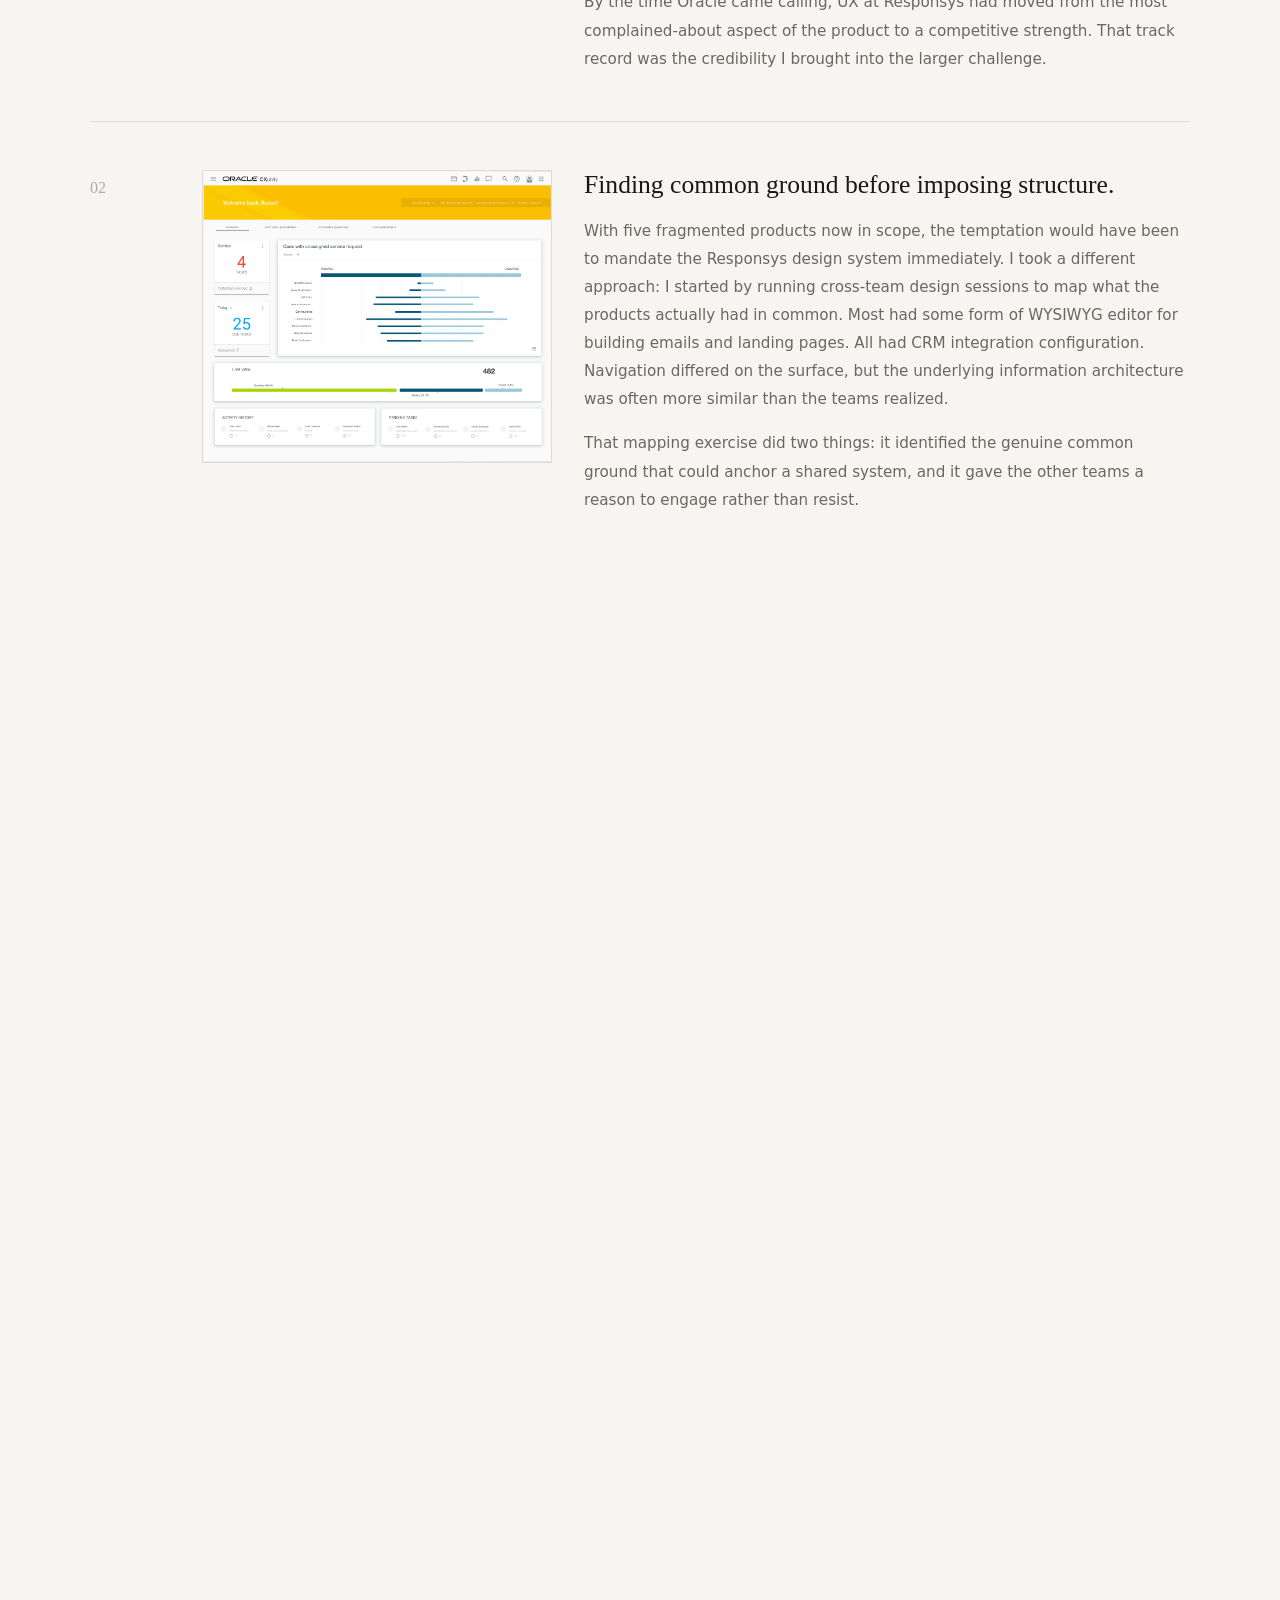
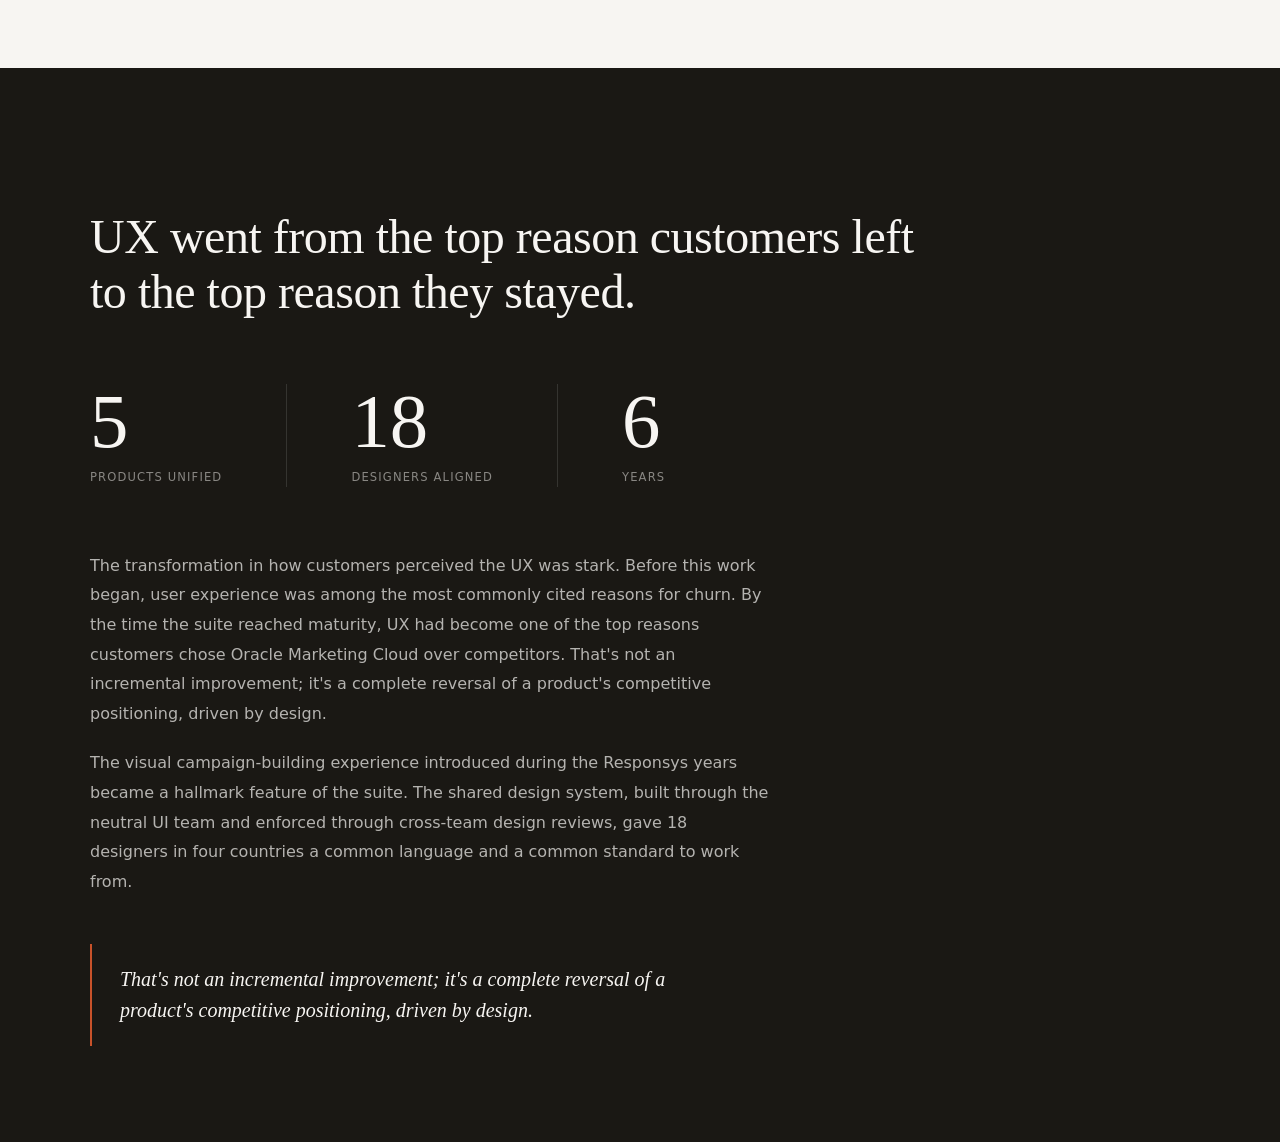
==== commit 7448e359: "Add brand logo + name row to all three case study heroes Wraps the existing Zuora logo in a .case-he" ====
--- a/oracle.html
+++ b/oracle.html
@@ -33,6 +33,28 @@
       transition: color 0.2s;
     }
     .back-link:hover { color: var(--accent); }
+    .case-hero-brand {
+      display: flex;
+      align-items: center;
+      gap: 0.65rem;
+      margin-bottom: 2rem;
+    }
+    .case-hero-logo {
+      height: 36px;
+      width: auto;
+      opacity: 0.55;
+      display: block;
+      filter: saturate(0.4);
+    }
+    .case-hero-brand-name {
+      font-family: var(--sans);
+      font-size: 0.78rem;
+      font-weight: 500;
+      letter-spacing: 0.12em;
+      text-transform: uppercase;
+      color: var(--ink);
+      opacity: 0.55;
+    }
     .case-hero-eyebrow {
       font-size: 0.72rem;
       font-weight: 500;
@@ -374,6 +396,10 @@
   <section class="case-hero">
     <div class="container">
       <a href="index.html#work" class="back-link">← All Work</a>
+      <div class="case-hero-brand">
+        <img src="images/Oracle.png" alt="Oracle" class="case-hero-logo" />
+        <span class="case-hero-brand-name">Oracle</span>
+      </div>
       <p class="case-hero-eyebrow">Sr. Director, User Experience &nbsp;·&nbsp; 2012 – 2018 &nbsp;·&nbsp; Redwood Shores, CA</p>
       <h1 class="case-hero-title">Building a <em>Unified Design Organization</em> Across Five Acquired Products</h1>
       <div class="case-stat-strip">
